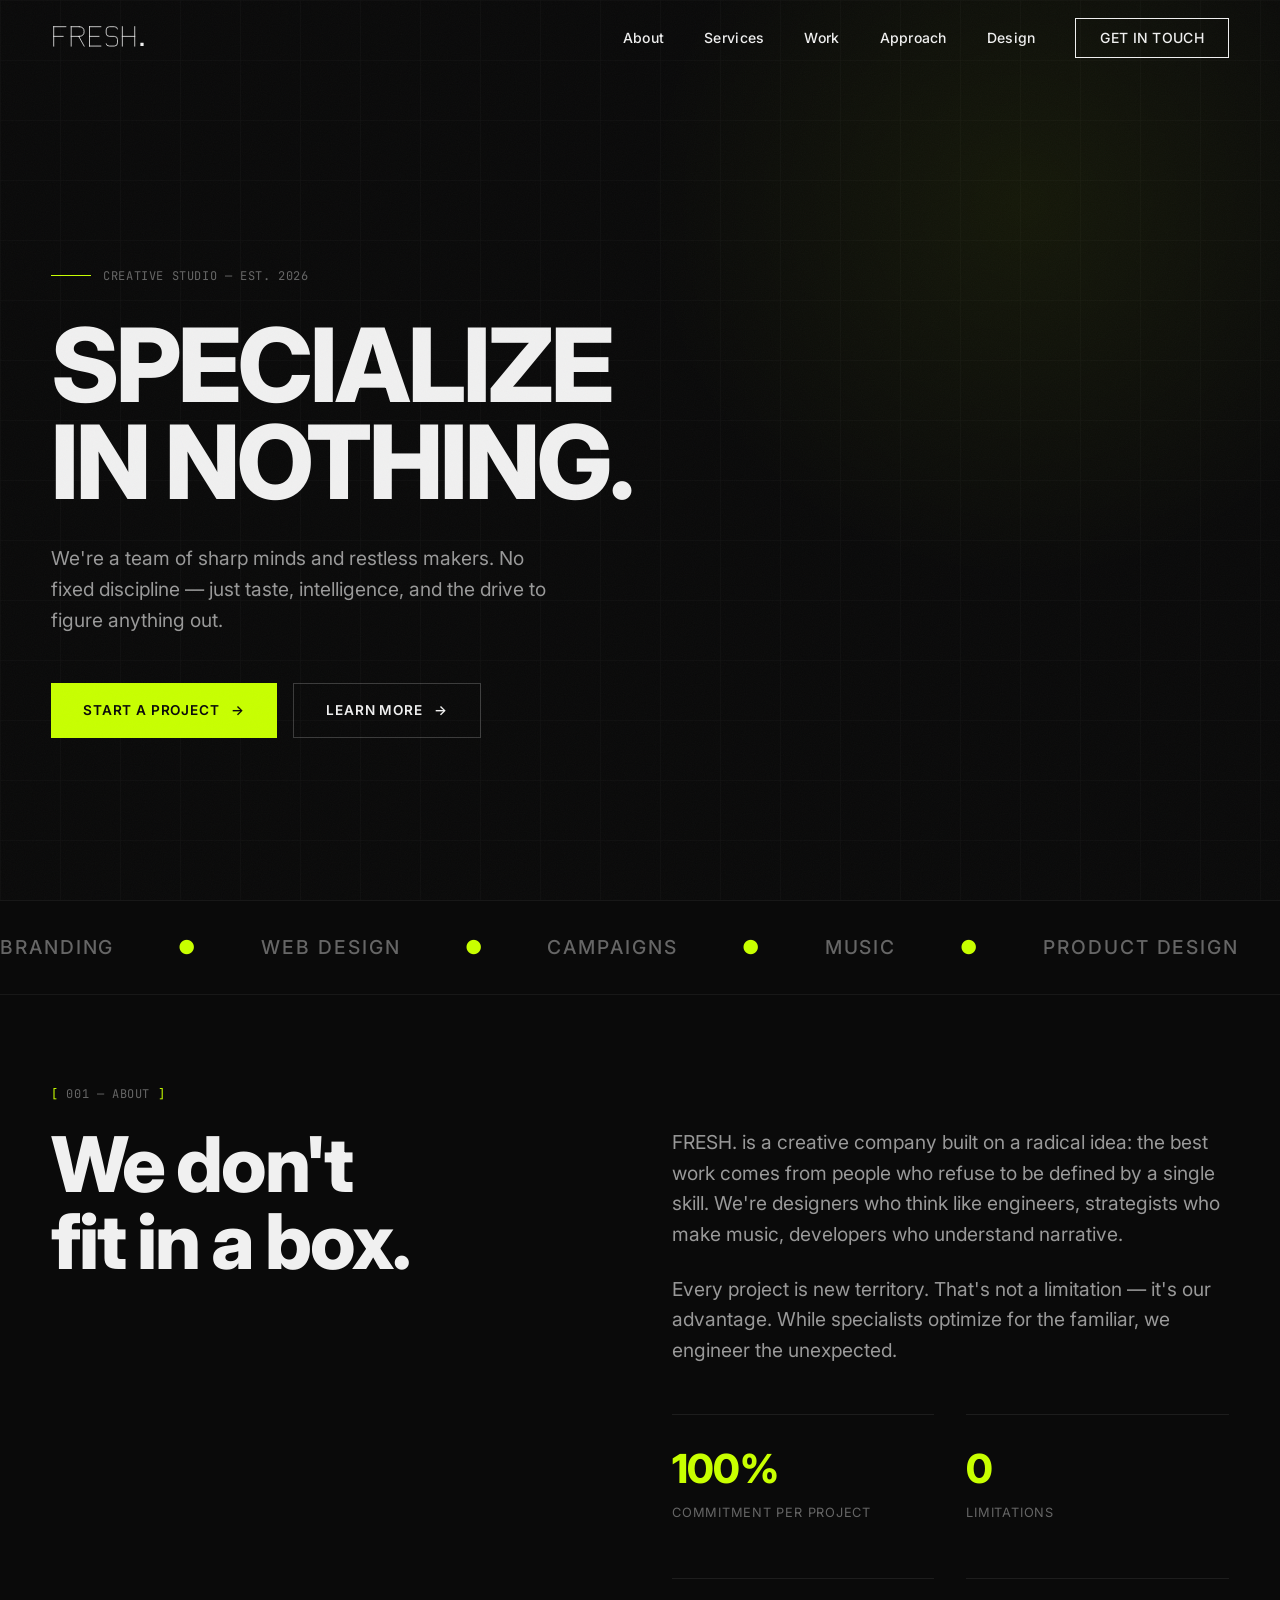
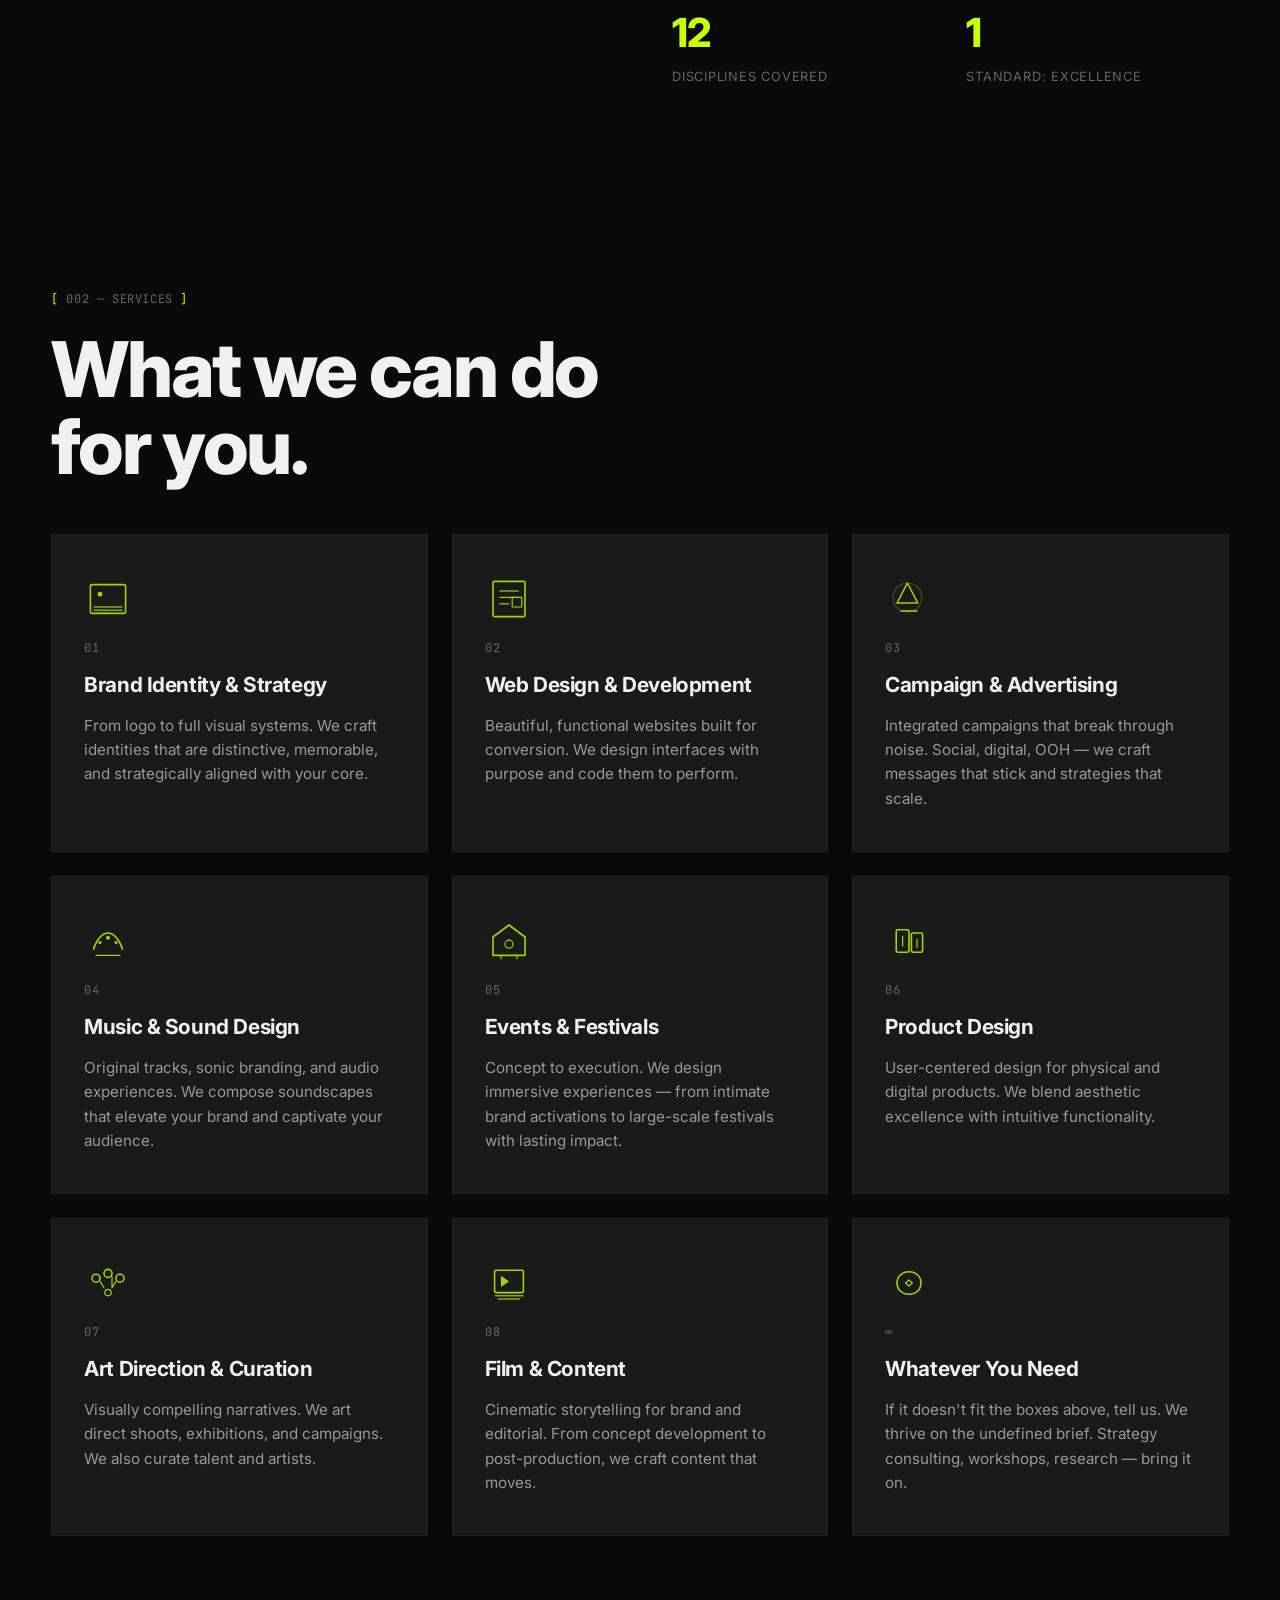
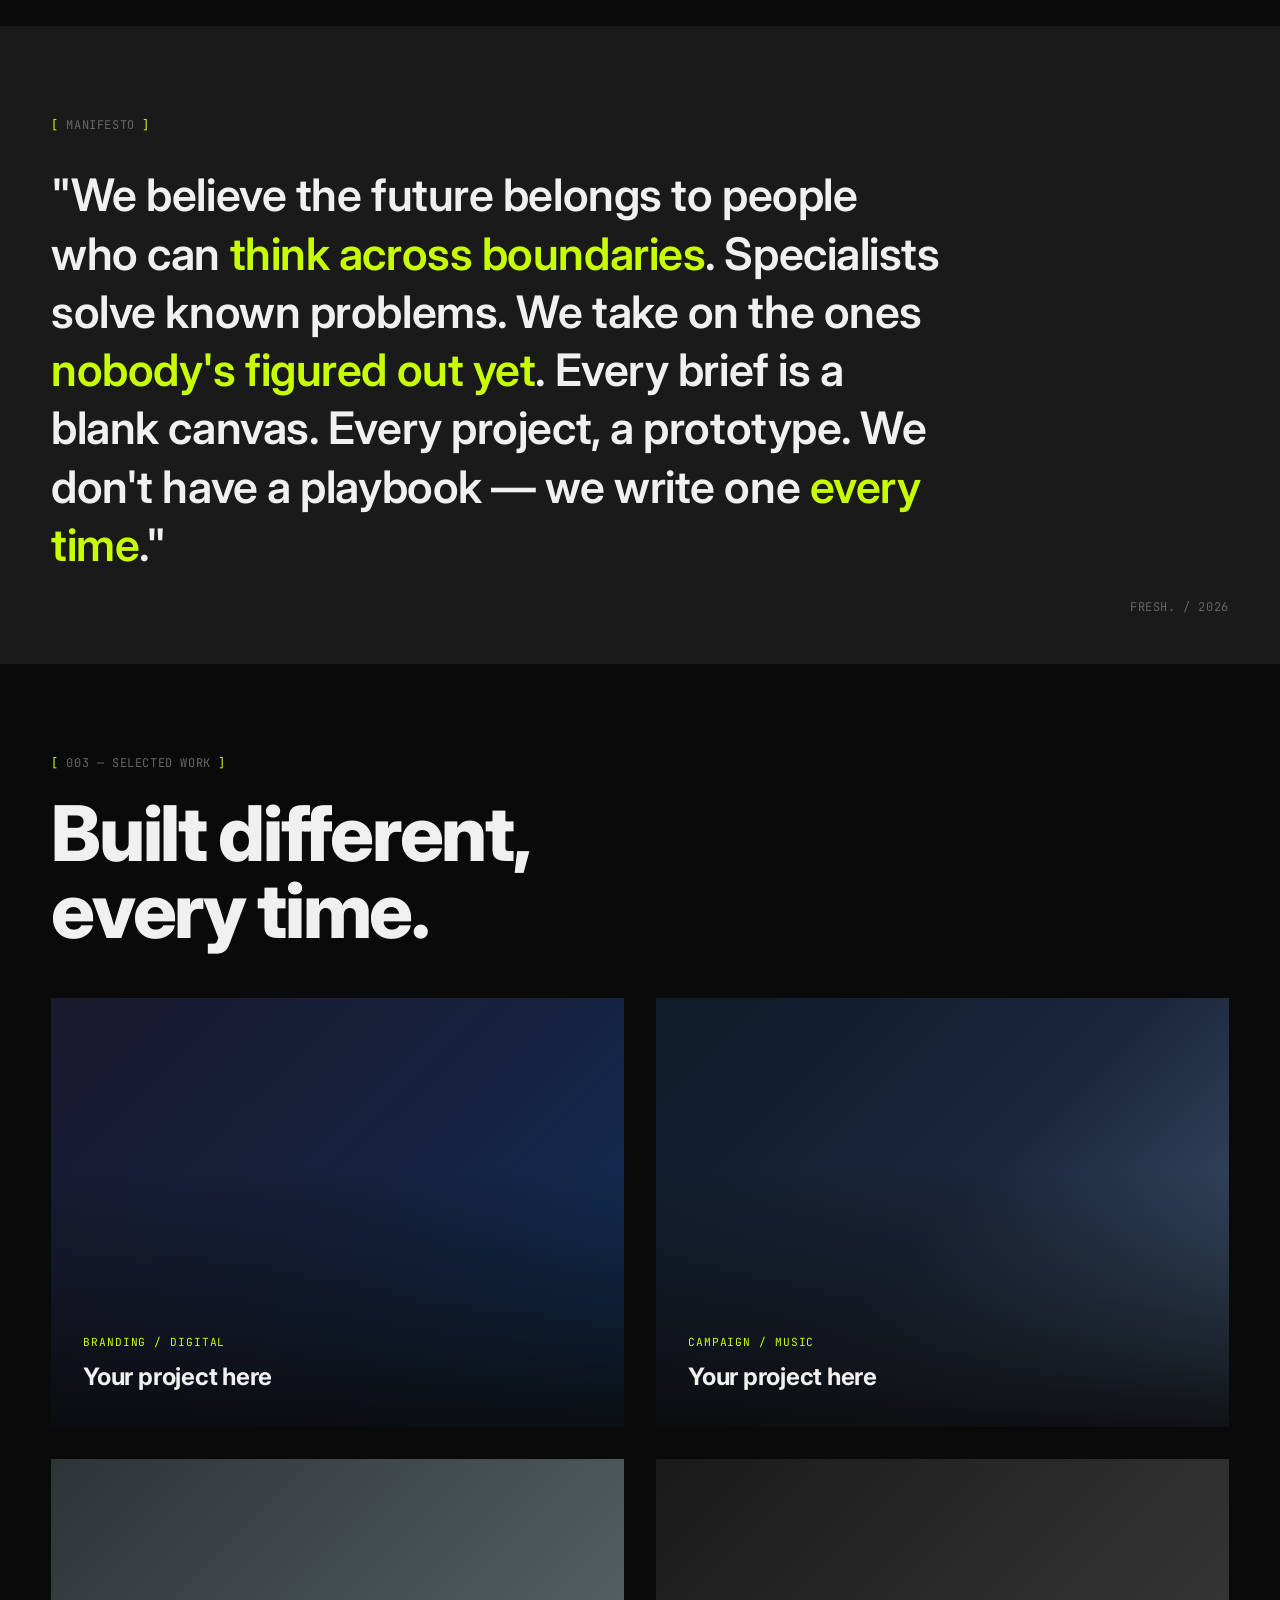
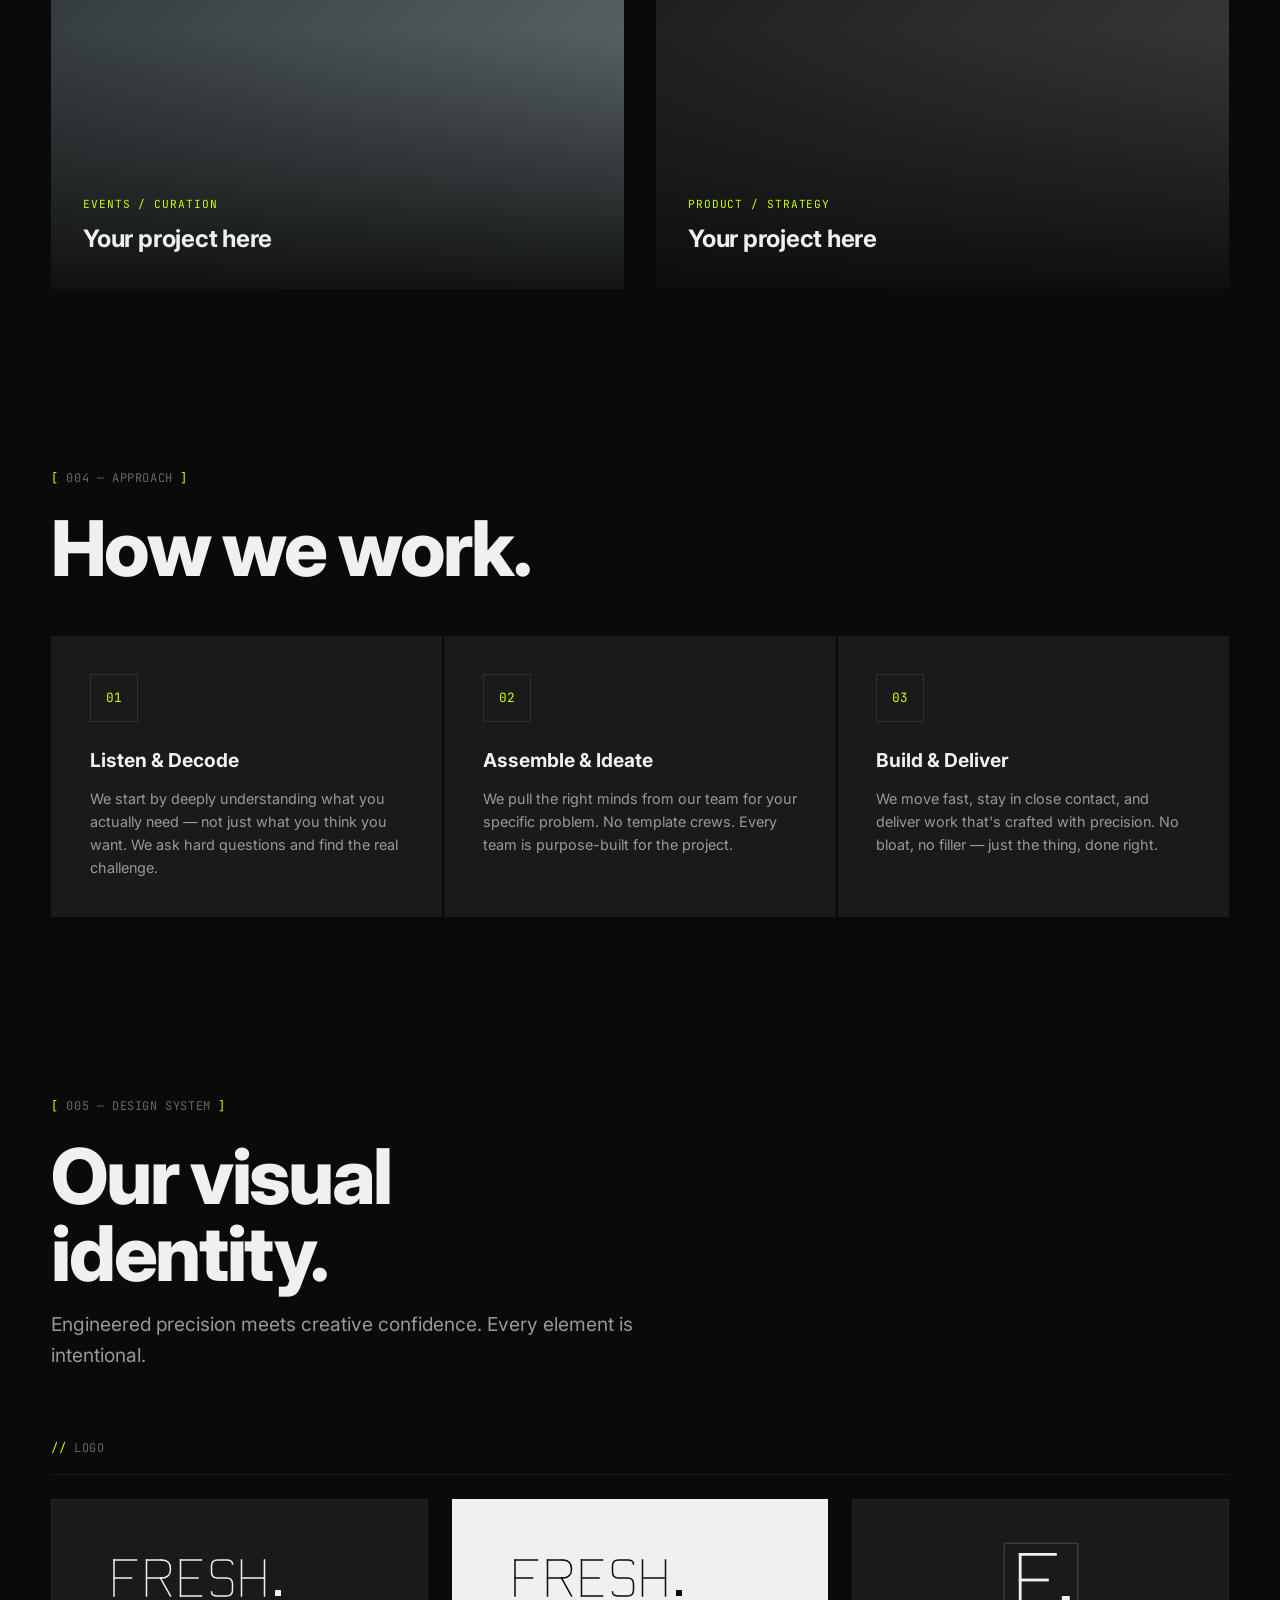
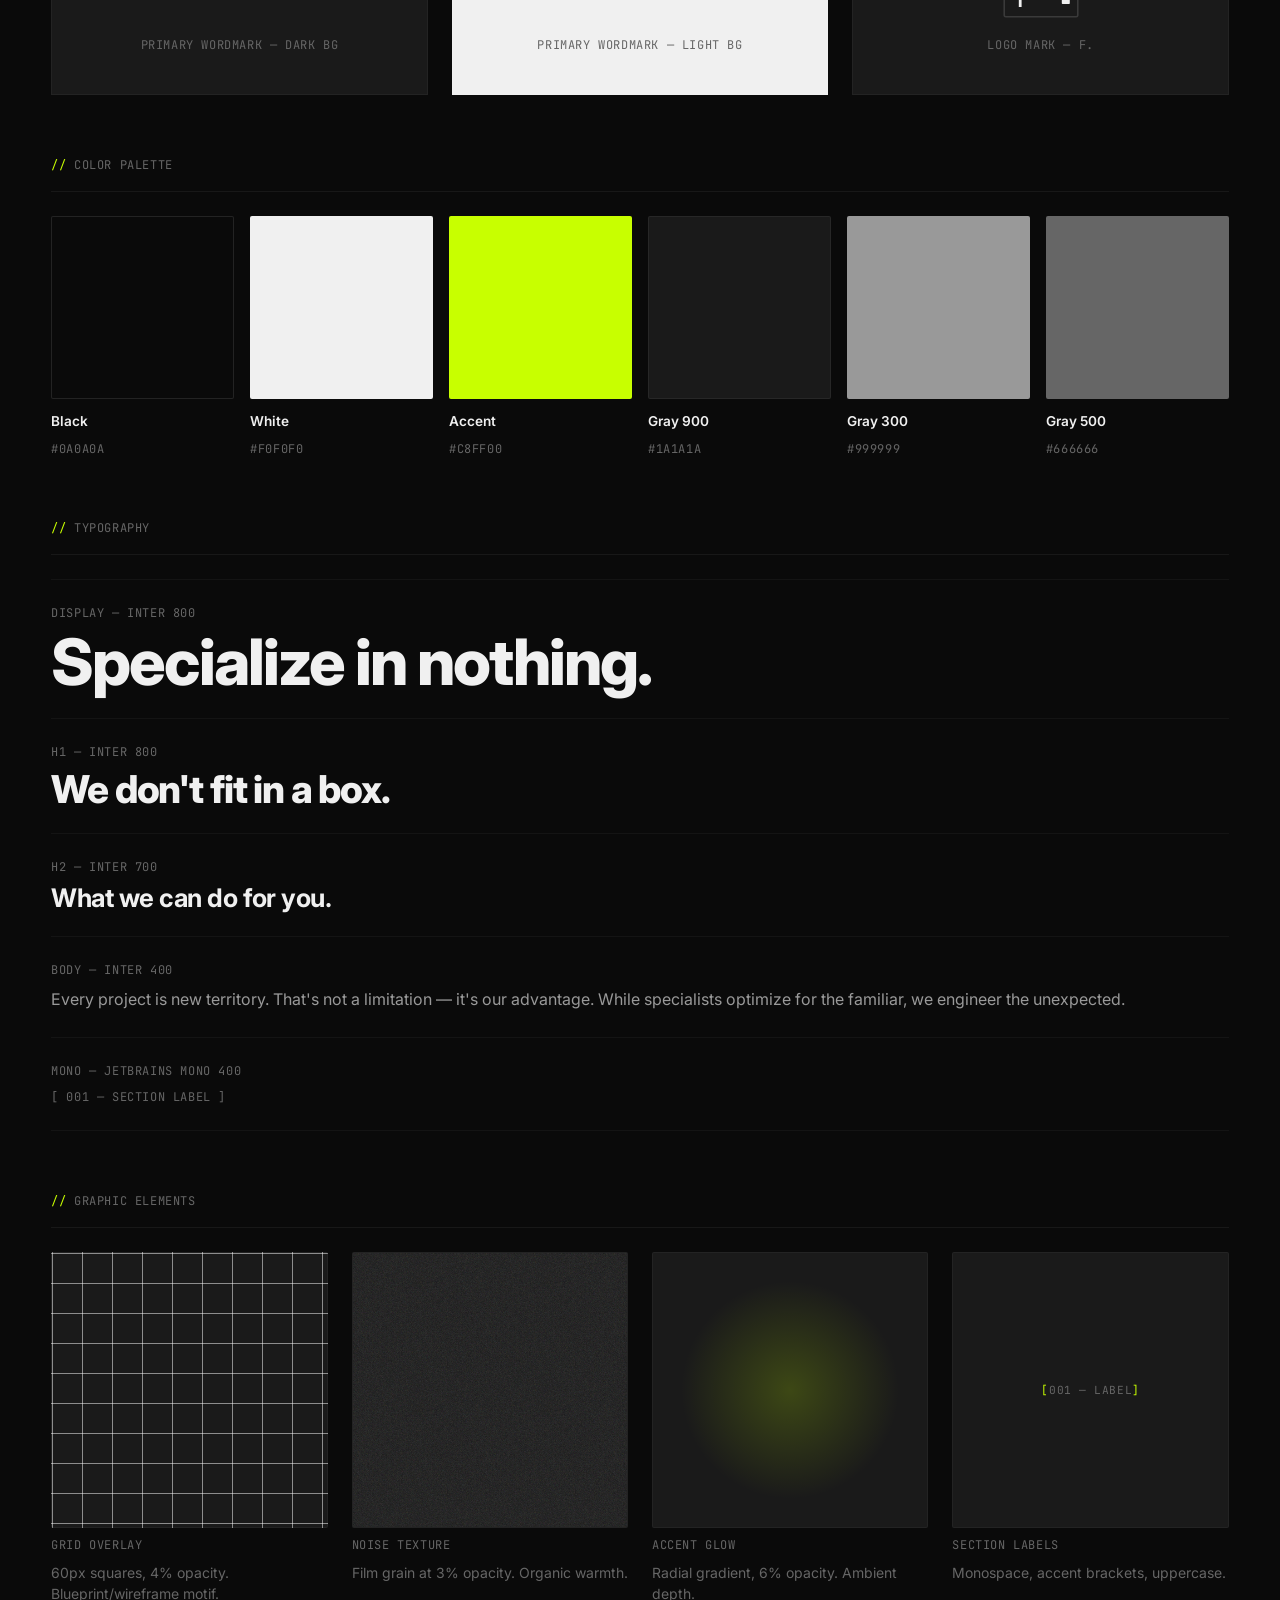
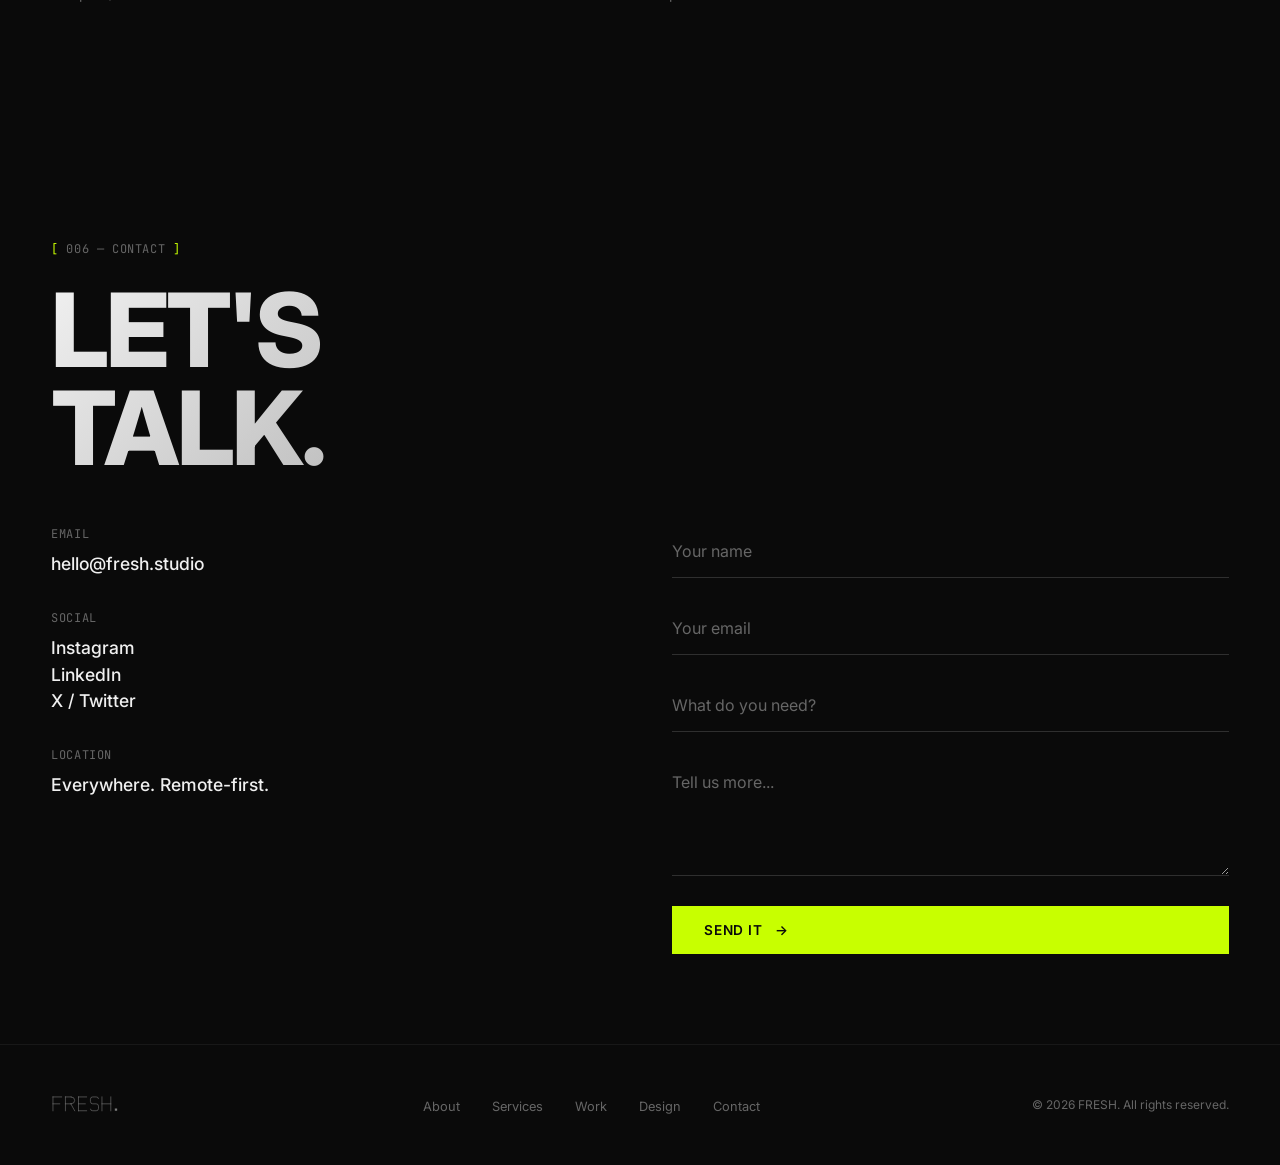
==== index.html @ 32574172 "Initial commit — FRESH. creative studio website" ====
<!DOCTYPE html>
<html lang="en">
<head>
  <meta charset="UTF-8">
  <meta name="viewport" content="width=device-width, initial-scale=1.0">
  <title>FRESH. — Specialize in nothing. Open to everything.</title>
  <meta name="description" content="FRESH is a creative studio that refuses to specialize. Design, music, brand, digital, product — we figure it out, every time.">
  
  <!-- Fonts -->
  <link rel="preconnect" href="https://fonts.googleapis.com">
  <link rel="preconnect" href="https://fonts.gstatic.com" crossorigin>
  <link href="https://fonts.googleapis.com/css2?family=Inter:wght@400;500;600;700;800;900&family=JetBrains+Mono:wght@400;500;700&display=swap" rel="stylesheet">
  
  <!-- Favicon -->
  <link rel="icon" href="assets/logo-mark.svg" type="image/svg+xml">
  
  <!-- Styles -->
  <link rel="stylesheet" href="css/style.css">
</head>
<body>

  <!-- Noise overlay -->
  <div class="noise-overlay"></div>

  <!-- Cursor glow -->
  <div class="cursor-glow"></div>

  <!-- ========== NAVIGATION ========== -->
  <nav class="nav">
    <div class="container nav-inner">
      <a href="#" class="nav-logo">
        <svg viewBox="0 0 520 100" fill="none" xmlns="http://www.w3.org/2000/svg">
          <g stroke="currentColor" stroke-width="3" stroke-linecap="square" stroke-linejoin="miter" fill="none">
            <g><line x1="10" y1="10" x2="10" y2="82"/><line x1="10" y1="10" x2="55" y2="10"/><line x1="10" y1="46" x2="45" y2="46"/></g>
            <g transform="translate(75, 10)"><line x1="0" y1="0" x2="0" y2="72"/><line x1="0" y1="0" x2="30" y2="0"/><path d="M30,0 Q48,0 48,18 Q48,36 30,36"/><line x1="0" y1="36" x2="30" y2="36"/><line x1="28" y1="36" x2="48" y2="72"/></g>
            <g transform="translate(143, 10)"><line x1="0" y1="0" x2="0" y2="72"/><line x1="0" y1="0" x2="42" y2="0"/><line x1="0" y1="36" x2="35" y2="36"/><line x1="0" y1="72" x2="42" y2="72"/></g>
            <g transform="translate(205, 10)"><path d="M42,8 Q42,0 30,0 L12,0 Q0,0 0,12 L0,24 Q0,36 12,36 L30,36 Q42,36 42,48 L42,60 Q42,72 30,72 L12,72 Q0,72 0,64"/></g>
            <g transform="translate(265, 10)"><line x1="0" y1="0" x2="0" y2="72"/><line x1="46" y1="0" x2="46" y2="72"/><line x1="0" y1="36" x2="46" y2="36"/></g>
          </g>
          <rect x="332" y="70" width="12" height="12" rx="1" fill="currentColor"/>
        </svg>
      </a>

      <ul class="nav-links">
        <li><a href="#about">About</a></li>
        <li><a href="#services">Services</a></li>
        <li><a href="#work">Work</a></li>
        <li><a href="#approach">Approach</a></li>
        <li><a href="#design">Design</a></li>
        <li><a href="#contact" class="nav-cta">Get in touch</a></li>
      </ul>

      <button class="nav-toggle" aria-label="Toggle navigation">
        <span></span><span></span><span></span>
      </button>
    </div>
  </nav>

  <!-- ========== HERO ========== -->
  <section class="hero">
    <div class="hero-bg-grid"></div>
    <div class="hero-glow"></div>
    <div class="container hero-content">
      <div class="hero-label mono">
        <span class="line"></span>
        Creative studio — est. 2026
      </div>
      <h1 class="h-display hero-title">
        <span class="line-wrapper"><span class="line-inner">Specialize</span></span>
        <span class="line-wrapper"><span class="line-inner">in nothing.</span></span>
      </h1>
      <p class="body-lg hero-subtitle">
        We're a team of sharp minds and restless makers. No fixed discipline — just taste, 
        intelligence, and the drive to figure anything out.
      </p>
      <div class="hero-cta-group">
        <a href="#contact" class="btn btn-primary">
          Start a project <span class="arrow">→</span>
        </a>
        <a href="#about" class="btn btn-outline">
          Learn more <span class="arrow">→</span>
        </a>
      </div>
    </div>
  </section>

  <!-- ========== MARQUEE ========== -->
  <div class="marquee-section">
    <div class="marquee-track">
      <span>Branding</span><span class="dot">●</span>
      <span>Web Design</span><span class="dot">●</span>
      <span>Campaigns</span><span class="dot">●</span>
      <span>Music</span><span class="dot">●</span>
      <span>Product Design</span><span class="dot">●</span>
      <span>Festivals</span><span class="dot">●</span>
      <span>Art Direction</span><span class="dot">●</span>
      <span>Strategy</span><span class="dot">●</span>
      <span>Film</span><span class="dot">●</span>
      <span>Curation</span><span class="dot">●</span>
      <span>Whatever's Next</span><span class="dot">●</span>
    </div>
  </div>

  <!-- ========== ABOUT ========== -->
  <section id="about" class="section about">
    <div class="container">
      <div class="mono reveal" style="margin-bottom: 1.5rem;">
        <span class="accent-text">[</span> 001 — About <span class="accent-text">]</span>
      </div>
      <div class="about-grid">
        <div>
          <h2 class="h1 reveal">We don't<br>fit in a box.</h2>
        </div>
        <div class="about-lead">
          <p class="body-lg reveal reveal-delay-1">
            FRESH. is a creative company built on a radical idea: the best work comes from 
            people who refuse to be defined by a single skill. We're designers who think like 
            engineers, strategists who make music, developers who understand narrative.
          </p>
          <p class="body-lg reveal reveal-delay-2" style="margin-top: 1.5rem;">
            Every project is new territory. That's not a limitation — it's our advantage. 
            While specialists optimize for the familiar, we engineer the unexpected.
          </p>
          <div class="about-stats reveal reveal-delay-3">
            <div class="stat-item">
              <div class="stat-number" data-count="100" data-suffix="%">0%</div>
              <div class="stat-label">Commitment per project</div>
            </div>
            <div class="stat-item">
              <div class="stat-number" data-count="0" data-suffix="">0</div>
              <div class="stat-label">Limitations</div>
            </div>
            <div class="stat-item">
              <div class="stat-number" data-count="12" data-prefix="">0</div>
              <div class="stat-label">Disciplines covered</div>
            </div>
            <div class="stat-item">
              <div class="stat-number" data-count="1" data-suffix="">0</div>
              <div class="stat-label">Standard: excellence</div>
            </div>
          </div>
        </div>
      </div>
    </div>
  </section>

  <!-- ========== SERVICES ========== -->
  <section id="services" class="section">
    <div class="container">
      <div class="mono reveal" style="margin-bottom: 1.5rem;">
        <span class="accent-text">[</span> 002 — Services <span class="accent-text">]</span>
      </div>
      <h2 class="h1 reveal" style="margin-bottom: 3rem;">What we can do<br>for you.</h2>
      
      <div class="services-grid">
        <!-- Service 1 -->
        <div class="service-card reveal">
          <div class="service-card-icon">
            <svg viewBox="0 0 60 60" fill="none" xmlns="http://www.w3.org/2000/svg">
              <rect x="8" y="12" width="44" height="36" rx="2" stroke="currentColor" stroke-width="2"/>
              <circle cx="20" cy="24" r="3" fill="currentColor"/>
              <line x1="12" y1="40" x2="48" y2="40" stroke="currentColor" stroke-width="1.5"/>
              <line x1="12" y1="44" x2="48" y2="44" stroke="currentColor" stroke-width="1.5"/>
              <line x1="12" y1="48" x2="32" y2="48" stroke="currentColor" stroke-width="1.5"/>
            </svg>
          </div>
          <span class="service-number">01</span>
          <h3 class="service-name">Brand Identity & Strategy</h3>
          <p class="service-desc">From logo to full visual systems. We craft identities that are distinctive, memorable, and strategically aligned with your core.</p>
        </div>

        <!-- Service 2 -->
        <div class="service-card reveal reveal-delay-1">
          <div class="service-card-icon">
            <svg viewBox="0 0 60 60" fill="none" xmlns="http://www.w3.org/2000/svg">
              <rect x="10" y="8" width="40" height="44" rx="2" stroke="currentColor" stroke-width="2"/>
              <line x1="18" y1="20" x2="42" y2="20" stroke="currentColor" stroke-width="1.5"/>
              <line x1="18" y1="28" x2="42" y2="28" stroke="currentColor" stroke-width="1.5"/>
              <line x1="18" y1="36" x2="30" y2="36" stroke="currentColor" stroke-width="1.5"/>
              <rect x="34" y="28" width="12" height="12" rx="1" stroke="currentColor" stroke-width="1.5"/>
            </svg>
          </div>
          <span class="service-number">02</span>
          <h3 class="service-name">Web Design & Development</h3>
          <p class="service-desc">Beautiful, functional websites built for conversion. We design interfaces with purpose and code them to perform.</p>
        </div>

        <!-- Service 3 -->
        <div class="service-card reveal reveal-delay-2">
          <div class="service-card-icon">
            <svg viewBox="0 0 60 60" fill="none" xmlns="http://www.w3.org/2000/svg">
              <path d="M15 35L28 10L41 35M15 35H41M20 45H40" stroke="currentColor" stroke-width="2" stroke-linecap="round" stroke-linejoin="round"/>
              <circle cx="28" cy="28" r="18" fill="none" stroke="currentColor" stroke-width="1.5" opacity="0.3"/>
            </svg>
          </div>
          <span class="service-number">03</span>
          <h3 class="service-name">Campaign & Advertising</h3>
          <p class="service-desc">Integrated campaigns that break through noise. Social, digital, OOH — we craft messages that stick and strategies that scale.</p>
        </div>

        <!-- Service 4 -->
        <div class="service-card reveal reveal-delay-1">
          <div class="service-card-icon">
            <svg viewBox="0 0 60 60" fill="none" xmlns="http://www.w3.org/2000/svg">
              <path d="M12 40C12 40 18 20 30 20C42 20 48 40 48 40" stroke="currentColor" stroke-width="2" stroke-linecap="round"/>
              <circle cx="20" cy="32" r="2" fill="currentColor"/>
              <circle cx="30" cy="26" r="2.5" fill="currentColor"/>
              <circle cx="40" cy="32" r="2" fill="currentColor"/>
              <path d="M15 48L45 48" stroke="currentColor" stroke-width="1.5" stroke-linecap="round"/>
            </svg>
          </div>
          <span class="service-number">04</span>
          <h3 class="service-name">Music & Sound Design</h3>
          <p class="service-desc">Original tracks, sonic branding, and audio experiences. We compose soundscapes that elevate your brand and captivate your audience.</p>
        </div>

        <!-- Service 5 -->
        <div class="service-card reveal reveal-delay-2">
          <div class="service-card-icon">
            <svg viewBox="0 0 60 60" fill="none" xmlns="http://www.w3.org/2000/svg">
              <path d="M10 25L30 10L50 25L50 48H10Z" stroke="currentColor" stroke-width="2" stroke-linejoin="round"/>
              <circle cx="30" cy="34" r="5" stroke="currentColor" stroke-width="1.5"/>
              <line x1="20" y1="48" x2="20" y2="52" stroke="currentColor" stroke-width="1.5" stroke-linecap="round"/>
              <line x1="40" y1="48" x2="40" y2="52" stroke="currentColor" stroke-width="1.5" stroke-linecap="round"/>
            </svg>
          </div>
          <span class="service-number">05</span>
          <h3 class="service-name">Events & Festivals</h3>
          <p class="service-desc">Concept to execution. We design immersive experiences — from intimate brand activations to large-scale festivals with lasting impact.</p>
        </div>

        <!-- Service 6 -->
        <div class="service-card reveal reveal-delay-3">
          <div class="service-card-icon">
            <svg viewBox="0 0 60 60" fill="none" xmlns="http://www.w3.org/2000/svg">
              <rect x="14" y="16" width="16" height="28" rx="2" stroke="currentColor" stroke-width="2"/>
              <rect x="33" y="20" width="14" height="24" rx="2" stroke="currentColor" stroke-width="2"/>
              <path d="M22 24L22 36" stroke="currentColor" stroke-width="1.5" stroke-linecap="round"/>
              <path d="M40 28L40 38" stroke="currentColor" stroke-width="1.5" stroke-linecap="round"/>
            </svg>
          </div>
          <span class="service-number">06</span>
          <h3 class="service-name">Product Design</h3>
          <p class="service-desc">User-centered design for physical and digital products. We blend aesthetic excellence with intuitive functionality.</p>
        </div>

        <!-- Service 7 -->
        <div class="service-card reveal reveal-delay-3">
          <div class="service-card-icon">
            <svg viewBox="0 0 60 60" fill="none" xmlns="http://www.w3.org/2000/svg">
              <circle cx="15" cy="24" r="5" stroke="currentColor" stroke-width="2"/>
              <circle cx="30" cy="18" r="5" stroke="currentColor" stroke-width="2"/>
              <circle cx="45" cy="24" r="5" stroke="currentColor" stroke-width="2"/>
              <path d="M20 28L25 36M35 22L35 36M40 28L35 36" stroke="currentColor" stroke-width="1.5" stroke-linecap="round"/>
              <circle cx="30" cy="42" r="4" stroke="currentColor" stroke-width="1.5"/>
            </svg>
          </div>
          <span class="service-number">07</span>
          <h3 class="service-name">Art Direction & Curation</h3>
          <p class="service-desc">Visually compelling narratives. We art direct shoots, exhibitions, and campaigns. We also curate talent and artists.</p>
        </div>

        <!-- Service 8 -->
        <div class="service-card reveal reveal-delay-4">
          <div class="service-card-icon">
            <svg viewBox="0 0 60 60" fill="none" xmlns="http://www.w3.org/2000/svg">
              <rect x="12" y="14" width="36" height="28" rx="2" stroke="currentColor" stroke-width="2"/>
              <polygon points="30,28 20,35 20,21" fill="currentColor"/>
              <line x1="12" y1="46" x2="48" y2="46" stroke="currentColor" stroke-width="1.5"/>
              <line x1="16" y1="50" x2="44" y2="50" stroke="currentColor" stroke-width="1.5"/>
            </svg>
          </div>
          <span class="service-number">08</span>
          <h3 class="service-name">Film & Content</h3>
          <p class="service-desc">Cinematic storytelling for brand and editorial. From concept development to post-production, we craft content that moves.</p>
        </div>

        <!-- Service ∞ -->
        <div class="service-card reveal reveal-delay-4">
          <div class="service-card-icon">
            <svg viewBox="0 0 60 60" fill="none" xmlns="http://www.w3.org/2000/svg">
              <path d="M15 30C15 22 21 16 30 16C39 16 45 22 45 30C45 38 39 44 30 44C21 44 15 38 15 30Z" stroke="currentColor" stroke-width="2"/>
              <path d="M26 30L30 26L34 30" stroke="currentColor" stroke-width="1.5" stroke-linecap="round" stroke-linejoin="round"/>
              <path d="M26 30L30 34L34 30" stroke="currentColor" stroke-width="1.5" stroke-linecap="round" stroke-linejoin="round"/>
            </svg>
          </div>
          <span class="service-number">∞</span>
          <h3 class="service-name">Whatever You Need</h3>
          <p class="service-desc">If it doesn't fit the boxes above, tell us. We thrive on the undefined brief. Strategy consulting, workshops, research — bring it on.</p>
        </div>
      </div>
    </div>
  </section>

  <!-- ========== MANIFESTO ========== -->
  <section class="section manifesto">
    <div class="container">
      <div class="mono reveal" style="margin-bottom: 2rem;">
        <span class="accent-text">[</span> Manifesto <span class="accent-text">]</span>
      </div>
      <p class="manifesto-text reveal">
        "We believe the future belongs to people who can <em>think across boundaries</em>. 
        Specialists solve known problems. We take on the ones <em>nobody's figured out yet</em>. 
        Every brief is a blank canvas. Every project, a prototype. We don't have a playbook — 
        we write one <em>every time</em>."
      </p>
      <div class="manifesto-corner mono reveal">
        FRESH. / 2026
      </div>
    </div>
  </section>

  <!-- ========== SELECTED WORK ========== -->
  <section id="work" class="section">
    <div class="container">
      <div class="mono reveal" style="margin-bottom: 1.5rem;">
        <span class="accent-text">[</span> 003 — Selected Work <span class="accent-text">]</span>
      </div>
      <h2 class="h1 reveal" style="margin-bottom: 3rem;">Built different,<br>every time.</h2>

      <div class="work-grid">
        <div class="work-card reveal">
          <div class="work-card-bg" style="background: linear-gradient(135deg, #1a1a2e 0%, #16213e 50%, #0f3460 100%);"></div>
          <div class="work-card-overlay">
            <span class="work-card-tag">Branding / Digital</span>
            <h3 class="work-card-title">Your project here</h3>
          </div>
        </div>
        <div class="work-card reveal reveal-delay-1">
          <div class="work-card-bg" style="background: linear-gradient(135deg, #0d1b2a 0%, #1b263b 50%, #415a77 100%);"></div>
          <div class="work-card-overlay">
            <span class="work-card-tag">Campaign / Music</span>
            <h3 class="work-card-title">Your project here</h3>
          </div>
        </div>
        <div class="work-card reveal reveal-delay-2">
          <div class="work-card-bg" style="background: linear-gradient(135deg, #2d3436 0%, #636e72 100%);"></div>
          <div class="work-card-overlay">
            <span class="work-card-tag">Events / Curation</span>
            <h3 class="work-card-title">Your project here</h3>
          </div>
        </div>
        <div class="work-card reveal reveal-delay-3">
          <div class="work-card-bg" style="background: linear-gradient(135deg, #1a1a1a 0%, #2d2d2d 50%, #3d3d3d 100%);"></div>
          <div class="work-card-overlay">
            <span class="work-card-tag">Product / Strategy</span>
            <h3 class="work-card-title">Your project here</h3>
          </div>
        </div>
      </div>
    </div>
  </section>

  <!-- ========== APPROACH ========== -->
  <section id="approach" class="section">
    <div class="container">
      <div class="mono reveal" style="margin-bottom: 1.5rem;">
        <span class="accent-text">[</span> 004 — Approach <span class="accent-text">]</span>
      </div>
      <h2 class="h1 reveal" style="margin-bottom: 3rem;">How we work.</h2>

      <div class="approach-grid">
        <div class="approach-card reveal">
          <div class="approach-icon">01</div>
          <h3>Listen & Decode</h3>
          <p>We start by deeply understanding what you actually need — not just what you think you want. We ask hard questions and find the real challenge.</p>
        </div>
        <div class="approach-card reveal reveal-delay-1">
          <div class="approach-icon">02</div>
          <h3>Assemble & Ideate</h3>
          <p>We pull the right minds from our team for your specific problem. No template crews. Every team is purpose-built for the project.</p>
        </div>
        <div class="approach-card reveal reveal-delay-2">
          <div class="approach-icon">03</div>
          <h3>Build & Deliver</h3>
          <p>We move fast, stay in close contact, and deliver work that's crafted with precision. No bloat, no filler — just the thing, done right.</p>
        </div>
      </div>
    </div>
  </section>

  <!-- ========== DESIGN / CVI SHOWCASE ========== -->
  <section id="design" class="section design-showcase">
    <div class="container">
      <div class="mono reveal" style="margin-bottom: 1.5rem;">
        <span class="accent-text">[</span> 005 — Design System <span class="accent-text">]</span>
      </div>
      <h2 class="h1 reveal" style="margin-bottom: 1rem;">Our visual<br>identity.</h2>
      <p class="body-lg reveal" style="margin-bottom: 4rem; max-width: 600px;">
        Engineered precision meets creative confidence. Every element is intentional.
      </p>

      <!-- Logo showcase -->
      <div class="cvi-block reveal">
        <div class="cvi-block-header">
          <span class="mono"><span class="accent-text">//</span> Logo</span>
        </div>
        <div class="cvi-logo-row">
          <div class="cvi-logo-card">
            <div class="cvi-logo-display">
              <svg viewBox="0 0 520 100" fill="none" xmlns="http://www.w3.org/2000/svg" style="width: 260px; color: #f0f0f0;">
                <g stroke="currentColor" stroke-width="3" stroke-linecap="square" stroke-linejoin="miter" fill="none">
                  <g><line x1="10" y1="10" x2="10" y2="82"/><line x1="10" y1="10" x2="55" y2="10"/><line x1="10" y1="46" x2="45" y2="46"/></g>
                  <g transform="translate(75, 10)"><line x1="0" y1="0" x2="0" y2="72"/><line x1="0" y1="0" x2="30" y2="0"/><path d="M30,0 Q48,0 48,18 Q48,36 30,36"/><line x1="0" y1="36" x2="30" y2="36"/><line x1="28" y1="36" x2="48" y2="72"/></g>
                  <g transform="translate(143, 10)"><line x1="0" y1="0" x2="0" y2="72"/><line x1="0" y1="0" x2="42" y2="0"/><line x1="0" y1="36" x2="35" y2="36"/><line x1="0" y1="72" x2="42" y2="72"/></g>
                  <g transform="translate(205, 10)"><path d="M42,8 Q42,0 30,0 L12,0 Q0,0 0,12 L0,24 Q0,36 12,36 L30,36 Q42,36 42,48 L42,60 Q42,72 30,72 L12,72 Q0,72 0,64"/></g>
                  <g transform="translate(265, 10)"><line x1="0" y1="0" x2="0" y2="72"/><line x1="46" y1="0" x2="46" y2="72"/><line x1="0" y1="36" x2="46" y2="36"/></g>
                </g>
                <rect x="332" y="70" width="12" height="12" rx="1" fill="currentColor"/>
              </svg>
            </div>
            <span class="mono" style="margin-top: 1rem;">Primary Wordmark — Dark bg</span>
          </div>
          <div class="cvi-logo-card cvi-logo-card-light">
            <div class="cvi-logo-display">
              <svg viewBox="0 0 520 100" fill="none" xmlns="http://www.w3.org/2000/svg" style="width: 260px; color: #0a0a0a;">
                <g stroke="currentColor" stroke-width="3" stroke-linecap="square" stroke-linejoin="miter" fill="none">
                  <g><line x1="10" y1="10" x2="10" y2="82"/><line x1="10" y1="10" x2="55" y2="10"/><line x1="10" y1="46" x2="45" y2="46"/></g>
                  <g transform="translate(75, 10)"><line x1="0" y1="0" x2="0" y2="72"/><line x1="0" y1="0" x2="30" y2="0"/><path d="M30,0 Q48,0 48,18 Q48,36 30,36"/><line x1="0" y1="36" x2="30" y2="36"/><line x1="28" y1="36" x2="48" y2="72"/></g>
                  <g transform="translate(143, 10)"><line x1="0" y1="0" x2="0" y2="72"/><line x1="0" y1="0" x2="42" y2="0"/><line x1="0" y1="36" x2="35" y2="36"/><line x1="0" y1="72" x2="42" y2="72"/></g>
                  <g transform="translate(205, 10)"><path d="M42,8 Q42,0 30,0 L12,0 Q0,0 0,12 L0,24 Q0,36 12,36 L30,36 Q42,36 42,48 L42,60 Q42,72 30,72 L12,72 Q0,72 0,64"/></g>
                  <g transform="translate(265, 10)"><line x1="0" y1="0" x2="0" y2="72"/><line x1="46" y1="0" x2="46" y2="72"/><line x1="0" y1="36" x2="46" y2="36"/></g>
                </g>
                <rect x="332" y="70" width="12" height="12" rx="1" fill="currentColor"/>
              </svg>
            </div>
            <span class="mono" style="margin-top: 1rem; color: #666;">Primary Wordmark — Light bg</span>
          </div>
          <div class="cvi-logo-card">
            <div class="cvi-logo-display">
              <svg viewBox="0 0 100 100" fill="none" xmlns="http://www.w3.org/2000/svg" style="width: 80px; color: #f0f0f0;">
                <rect x="4" y="4" width="92" height="92" rx="2" stroke="currentColor" stroke-width="2" fill="none" opacity="0.15"/>
                <g stroke="currentColor" stroke-width="3.5" stroke-linecap="square" stroke-linejoin="miter" fill="none" transform="translate(24, 18)">
                  <line x1="0" y1="0" x2="0" y2="64"/><line x1="0" y1="0" x2="44" y2="0"/><line x1="0" y1="32" x2="34" y2="32"/>
                </g>
                <rect x="76" y="70" width="10" height="10" rx="1" fill="currentColor"/>
              </svg>
            </div>
            <span class="mono" style="margin-top: 1rem;">Logo Mark — F.</span>
          </div>
        </div>
      </div>

      <!-- Colors -->
      <div class="cvi-block reveal">
        <div class="cvi-block-header">
          <span class="mono"><span class="accent-text">//</span> Color Palette</span>
        </div>
        <div class="cvi-color-grid">
          <div class="cvi-color-swatch">
            <div class="cvi-swatch-preview" style="background: #0a0a0a; border: 1px solid rgba(255,255,255,0.1);"></div>
            <span class="cvi-swatch-name">Black</span>
            <span class="mono">#0A0A0A</span>
          </div>
          <div class="cvi-color-swatch">
            <div class="cvi-swatch-preview" style="background: #f0f0f0;"></div>
            <span class="cvi-swatch-name">White</span>
            <span class="mono">#F0F0F0</span>
          </div>
          <div class="cvi-color-swatch">
            <div class="cvi-swatch-preview" style="background: #c8ff00;"></div>
            <span class="cvi-swatch-name">Accent</span>
            <span class="mono">#C8FF00</span>
          </div>
          <div class="cvi-color-swatch">
            <div class="cvi-swatch-preview" style="background: #1a1a1a; border: 1px solid rgba(255,255,255,0.06);"></div>
            <span class="cvi-swatch-name">Gray 900</span>
            <span class="mono">#1A1A1A</span>
          </div>
          <div class="cvi-color-swatch">
            <div class="cvi-swatch-preview" style="background: #999;"></div>
            <span class="cvi-swatch-name">Gray 300</span>
            <span class="mono">#999999</span>
          </div>
          <div class="cvi-color-swatch">
            <div class="cvi-swatch-preview" style="background: #666;"></div>
            <span class="cvi-swatch-name">Gray 500</span>
            <span class="mono">#666666</span>
          </div>
        </div>
      </div>

      <!-- Typography -->
      <div class="cvi-block reveal">
        <div class="cvi-block-header">
          <span class="mono"><span class="accent-text">//</span> Typography</span>
        </div>
        <div class="cvi-type-grid">
          <div class="cvi-type-sample">
            <span class="cvi-type-label mono">Display — Inter 800</span>
            <span class="cvi-type-demo" style="font-size: clamp(2rem, 5vw, 4rem); font-weight: 800; letter-spacing: -0.03em; line-height: 1;">Specialize in nothing.</span>
          </div>
          <div class="cvi-type-sample">
            <span class="cvi-type-label mono">H1 — Inter 800</span>
            <span class="cvi-type-demo" style="font-size: clamp(1.5rem, 3vw, 2.5rem); font-weight: 800; letter-spacing: -0.03em; line-height: 1.05;">We don't fit in a box.</span>
          </div>
          <div class="cvi-type-sample">
            <span class="cvi-type-label mono">H2 — Inter 700</span>
            <span class="cvi-type-demo" style="font-size: clamp(1.2rem, 2vw, 1.8rem); font-weight: 700; letter-spacing: -0.02em; line-height: 1.1;">What we can do for you.</span>
          </div>
          <div class="cvi-type-sample">
            <span class="cvi-type-label mono">Body — Inter 400</span>
            <span class="cvi-type-demo" style="font-size: 1rem; font-weight: 400; line-height: 1.6; color: var(--gray-300);">Every project is new territory. That's not a limitation — it's our advantage. While specialists optimize for the familiar, we engineer the unexpected.</span>
          </div>
          <div class="cvi-type-sample">
            <span class="cvi-type-label mono">Mono — JetBrains Mono 400</span>
            <span class="cvi-type-demo" style="font-family: var(--font-mono); font-size: 0.75rem; letter-spacing: 0.05em; text-transform: uppercase; color: var(--gray-500);">[ 001 — Section Label ]</span>
          </div>
        </div>
      </div>

      <!-- Graphic Elements -->
      <div class="cvi-block reveal">
        <div class="cvi-block-header">
          <span class="mono"><span class="accent-text">//</span> Graphic Elements</span>
        </div>
        <div class="cvi-elements-grid">
          <div class="cvi-element-card">
            <div class="cvi-element-demo cvi-demo-grid"></div>
            <span class="mono">Grid Overlay</span>
            <span class="body-sm">60px squares, 4% opacity. Blueprint/wireframe motif.</span>
          </div>
          <div class="cvi-element-card">
            <div class="cvi-element-demo cvi-demo-noise"></div>
            <span class="mono">Noise Texture</span>
            <span class="body-sm">Film grain at 3% opacity. Organic warmth.</span>
          </div>
          <div class="cvi-element-card">
            <div class="cvi-element-demo cvi-demo-glow"></div>
            <span class="mono">Accent Glow</span>
            <span class="body-sm">Radial gradient, 6% opacity. Ambient depth.</span>
          </div>
          <div class="cvi-element-card">
            <div class="cvi-element-demo cvi-demo-label">
              <span class="accent-text">[</span> 001 — Label <span class="accent-text">]</span>
            </div>
            <span class="mono">Section Labels</span>
            <span class="body-sm">Monospace, accent brackets, uppercase.</span>
          </div>
        </div>
      </div>

    </div>
  </section>

  <!-- ========== CONTACT ========== -->
  <section id="contact" class="section contact">
    <div class="container">
      <div class="mono reveal" style="margin-bottom: 1.5rem;">
        <span class="accent-text">[</span> 006 — Contact <span class="accent-text">]</span>
      </div>
      <div class="contact-heading reveal">
        <h2 class="h-display">Let's<br>talk.</h2>
      </div>

      <div class="contact-grid">
        <div>
          <div class="contact-info-item reveal">
            <div class="mono">Email</div>
            <a href="mailto:hello@fresh.studio">hello@fresh.studio</a>
          </div>
          <div class="contact-info-item reveal reveal-delay-1">
            <div class="mono">Social</div>
            <a href="#">Instagram</a><br>
            <a href="#">LinkedIn</a><br>
            <a href="#">X / Twitter</a>
          </div>
          <div class="contact-info-item reveal reveal-delay-2">
            <div class="mono">Location</div>
            <span style="font-size: 1.1rem; font-weight: 500;">Everywhere. Remote-first.</span>
          </div>
        </div>
        <form class="contact-form reveal reveal-delay-1">
          <div class="form-group">
            <input type="text" placeholder="Your name" required>
          </div>
          <div class="form-group">
            <input type="email" placeholder="Your email" required>
          </div>
          <div class="form-group">
            <input type="text" placeholder="What do you need?">
          </div>
          <div class="form-group">
            <textarea placeholder="Tell us more..."></textarea>
          </div>
          <button type="submit" class="btn btn-primary">
            Send it <span class="arrow">→</span>
          </button>
        </form>
      </div>
    </div>
  </section>

  <!-- ========== FOOTER ========== -->
  <footer class="footer">
    <div class="container footer-inner">
      <a href="#" class="footer-logo">
        <svg viewBox="0 0 520 100" fill="none" xmlns="http://www.w3.org/2000/svg">
          <g stroke="currentColor" stroke-width="3" stroke-linecap="square" stroke-linejoin="miter" fill="none">
            <g><line x1="10" y1="10" x2="10" y2="82"/><line x1="10" y1="10" x2="55" y2="10"/><line x1="10" y1="46" x2="45" y2="46"/></g>
            <g transform="translate(75, 10)"><line x1="0" y1="0" x2="0" y2="72"/><line x1="0" y1="0" x2="30" y2="0"/><path d="M30,0 Q48,0 48,18 Q48,36 30,36"/><line x1="0" y1="36" x2="30" y2="36"/><line x1="28" y1="36" x2="48" y2="72"/></g>
            <g transform="translate(143, 10)"><line x1="0" y1="0" x2="0" y2="72"/><line x1="0" y1="0" x2="42" y2="0"/><line x1="0" y1="36" x2="35" y2="36"/><line x1="0" y1="72" x2="42" y2="72"/></g>
            <g transform="translate(205, 10)"><path d="M42,8 Q42,0 30,0 L12,0 Q0,0 0,12 L0,24 Q0,36 12,36 L30,36 Q42,36 42,48 L42,60 Q42,72 30,72 L12,72 Q0,72 0,64"/></g>
            <g transform="translate(265, 10)"><line x1="0" y1="0" x2="0" y2="72"/><line x1="46" y1="0" x2="46" y2="72"/><line x1="0" y1="36" x2="46" y2="36"/></g>
          </g>
          <rect x="332" y="70" width="12" height="12" rx="1" fill="currentColor"/>
        </svg>
      </a>

      <ul class="footer-links">
        <li><a href="#about">About</a></li>
        <li><a href="#services">Services</a></li>
        <li><a href="#work">Work</a></li>
        <li><a href="#design">Design</a></li>
        <li><a href="#contact">Contact</a></li>
      </ul>

      <span class="footer-copy">© <span class="footer-year">2026</span> FRESH. All rights reserved.</span>
    </div>
  </footer>

  <script src="js/main.js"></script>
</body>
</html>
---- css/style.css ----
/* ============================================
   FRESH. — Global Stylesheet
   ============================================ */

/* --- Reset & Base --- */
*, *::before, *::after {
  margin: 0;
  padding: 0;
  box-sizing: border-box;
}

:root {
  --black: #0a0a0a;
  --white: #f0f0f0;
  --gray-100: #e0e0e0;
  --gray-300: #999;
  --gray-500: #666;
  --gray-700: #333;
  --gray-900: #1a1a1a;
  --accent: #c8ff00;
  --accent-dim: #a3cc00;
  --font-primary: 'Inter', 'Helvetica Neue', Arial, sans-serif;
  --font-mono: 'JetBrains Mono', 'SF Mono', 'Fira Code', monospace;
  --ease-out-expo: cubic-bezier(0.16, 1, 0.3, 1);
  --ease-out-quart: cubic-bezier(0.25, 1, 0.5, 1);
}

html {
  font-size: 16px;
  scroll-behavior: smooth;
  -webkit-font-smoothing: antialiased;
  -moz-osx-font-smoothing: grayscale;
}

body {
  font-family: var(--font-primary);
  background: var(--black);
  color: var(--white);
  line-height: 1.5;
  overflow-x: hidden;
}

a {
  color: inherit;
  text-decoration: none;
}

img, svg {
  display: block;
  max-width: 100%;
}

button {
  font-family: inherit;
  cursor: pointer;
  border: none;
  background: none;
  color: inherit;
}

::selection {
  background: var(--accent);
  color: var(--black);
}

/* --- Typography --- */
.h-display {
  font-size: clamp(3rem, 8vw, 8rem);
  font-weight: 800;
  line-height: 0.95;
  letter-spacing: -0.03em;
  text-transform: uppercase;
}

.h1 {
  font-size: clamp(2.5rem, 6vw, 5.5rem);
  font-weight: 800;
  line-height: 1;
  letter-spacing: -0.03em;
}

.h2 {
  font-size: clamp(1.8rem, 4vw, 3.5rem);
  font-weight: 700;
  line-height: 1.1;
  letter-spacing: -0.02em;
}

.h3 {
  font-size: clamp(1.2rem, 2vw, 1.8rem);
  font-weight: 600;
  line-height: 1.2;
  letter-spacing: -0.01em;
}

.body-lg {
  font-size: clamp(1.1rem, 1.5vw, 1.4rem);
  line-height: 1.6;
  color: var(--gray-300);
}

.body-sm {
  font-size: 0.875rem;
  line-height: 1.5;
  color: var(--gray-500);
}

.mono {
  font-family: var(--font-mono);
  font-size: 0.75rem;
  letter-spacing: 0.05em;
  text-transform: uppercase;
  color: var(--gray-500);
}

.accent-text {
  color: var(--accent);
}

/* --- Layout --- */
.container {
  width: 100%;
  max-width: 1400px;
  margin: 0 auto;
  padding: 0 clamp(1.5rem, 4vw, 4rem);
}

.section {
  padding: clamp(4rem, 10vh, 10rem) 0;
}

.grid {
  display: grid;
  gap: 2rem;
}

.grid-2 { grid-template-columns: repeat(2, 1fr); }
.grid-3 { grid-template-columns: repeat(3, 1fr); }
.grid-4 { grid-template-columns: repeat(4, 1fr); }

@media (max-width: 768px) {
  .grid-2, .grid-3, .grid-4 {
    grid-template-columns: 1fr;
  }
}

/* --- Navigation --- */
.nav {
  position: fixed;
  top: 0;
  left: 0;
  right: 0;
  z-index: 1000;
  padding: 1.5rem 0;
  transition: background 0.4s ease, backdrop-filter 0.4s ease;
}

.nav.scrolled {
  background: rgba(10, 10, 10, 0.85);
  backdrop-filter: blur(20px);
  -webkit-backdrop-filter: blur(20px);
}

.nav-inner {
  display: flex;
  align-items: center;
  justify-content: space-between;
}

.nav-logo {
  width: 140px;
  color: var(--white);
}

.nav-links {
  display: flex;
  align-items: center;
  gap: 2.5rem;
  list-style: none;
}

.nav-links a {
  font-size: 0.875rem;
  font-weight: 500;
  letter-spacing: 0.02em;
  transition: color 0.3s ease;
  position: relative;
}

.nav-links a::after {
  content: '';
  position: absolute;
  bottom: -4px;
  left: 0;
  width: 0;
  height: 1px;
  background: var(--accent);
  transition: width 0.3s var(--ease-out-expo);
}

.nav-links a:hover::after {
  width: 100%;
}

.nav-links a:hover {
  color: var(--accent);
}

.nav-cta {
  font-size: 0.8rem;
  font-weight: 600;
  letter-spacing: 0.08em;
  text-transform: uppercase;
  padding: 0.65rem 1.5rem;
  border: 1px solid var(--white);
  transition: all 0.3s ease;
}

.nav-cta:hover {
  background: var(--accent);
  border-color: var(--accent);
  color: var(--black);
}

/* Mobile nav toggle */
.nav-toggle {
  display: none;
  flex-direction: column;
  gap: 5px;
  width: 28px;
  padding: 0;
}

.nav-toggle span {
  display: block;
  height: 2px;
  background: var(--white);
  transition: all 0.3s ease;
}

@media (max-width: 768px) {
  .nav-links { display: none; }
  .nav-toggle { display: flex; }
  
  .nav-links.open {
    display: flex;
    flex-direction: column;
    position: absolute;
    top: 100%;
    left: 0;
    right: 0;
    background: rgba(10, 10, 10, 0.95);
    backdrop-filter: blur(20px);
    padding: 2rem;
    gap: 1.5rem;
  }
}

/* --- Hero --- */
.hero {
  min-height: 100vh;
  display: flex;
  align-items: center;
  position: relative;
  overflow: hidden;
}

.hero-content {
  position: relative;
  z-index: 2;
  padding-top: 6rem;
}

.hero-label {
  display: inline-flex;
  align-items: center;
  gap: 0.75rem;
  margin-bottom: 2rem;
}

.hero-label .line {
  width: 40px;
  height: 1px;
  background: var(--accent);
}

.hero-title {
  max-width: 14ch;
  margin-bottom: 2rem;
}

.hero-title .line-wrapper {
  display: block;
  overflow: hidden;
}

.hero-title .line-inner {
  display: block;
  transform: translateY(110%);
  animation: slideUp 1s var(--ease-out-expo) forwards;
}

.hero-title .line-inner:nth-child(2) { animation-delay: 0.1s; }
.hero-title .line-inner:nth-child(3) { animation-delay: 0.2s; }

@keyframes slideUp {
  to { transform: translateY(0); }
}

.hero-subtitle {
  max-width: 520px;
  margin-bottom: 3rem;
  opacity: 0;
  animation: fadeIn 1s 0.5s var(--ease-out-expo) forwards;
}

@keyframes fadeIn {
  to { opacity: 1; }
}

.hero-cta-group {
  display: flex;
  gap: 1rem;
  opacity: 0;
  animation: fadeIn 1s 0.7s var(--ease-out-expo) forwards;
}

.hero-bg-grid {
  position: absolute;
  inset: 0;
  z-index: 1;
  opacity: 0.04;
  background-image: 
    linear-gradient(rgba(255,255,255,0.5) 1px, transparent 1px),
    linear-gradient(90deg, rgba(255,255,255,0.5) 1px, transparent 1px);
  background-size: 60px 60px;
}

.hero-glow {
  position: absolute;
  top: -20%;
  right: -10%;
  width: 60vw;
  height: 60vw;
  border-radius: 50%;
  background: radial-gradient(circle, rgba(200, 255, 0, 0.06) 0%, transparent 70%);
  z-index: 1;
  pointer-events: none;
}

/* --- Buttons --- */
.btn {
  display: inline-flex;
  align-items: center;
  gap: 0.75rem;
  font-size: 0.85rem;
  font-weight: 600;
  letter-spacing: 0.06em;
  text-transform: uppercase;
  padding: 1rem 2rem;
  transition: all 0.35s var(--ease-out-expo);
  position: relative;
  overflow: hidden;
}

.btn-primary {
  background: var(--accent);
  color: var(--black);
}

.btn-primary:hover {
  background: var(--white);
  transform: translateY(-2px);
}

.btn-outline {
  border: 1px solid rgba(255,255,255,0.2);
  color: var(--white);
}

.btn-outline:hover {
  border-color: var(--accent);
  color: var(--accent);
  transform: translateY(-2px);
}

.btn .arrow {
  transition: transform 0.3s var(--ease-out-expo);
}

.btn:hover .arrow {
  transform: translateX(4px);
}

/* --- Marquee --- */
.marquee-section {
  padding: 2rem 0;
  border-top: 1px solid rgba(255,255,255,0.06);
  border-bottom: 1px solid rgba(255,255,255,0.06);
  overflow: hidden;
}

.marquee-track {
  display: flex;
  gap: 4rem;
  animation: marquee 30s linear infinite;
  width: max-content;
}

.marquee-track span {
  font-size: clamp(1rem, 1.5vw, 1.2rem);
  font-weight: 500;
  text-transform: uppercase;
  letter-spacing: 0.1em;
  color: var(--gray-500);
  white-space: nowrap;
}

.marquee-track .dot {
  color: var(--accent);
}

@keyframes marquee {
  to { transform: translateX(-50%); }
}

/* --- About Section --- */
.about { position: relative; }

.about-grid {
  display: grid;
  grid-template-columns: 1fr 1fr;
  gap: 4rem;
  align-items: start;
}

.about-lead {
  max-width: 600px;
}

.about-stats {
  display: grid;
  grid-template-columns: 1fr 1fr;
  gap: 2rem;
  margin-top: 3rem;
}

.stat-item {
  padding: 1.5rem 0;
  border-top: 1px solid rgba(255,255,255,0.08);
}

.stat-number {
  font-size: 2.5rem;
  font-weight: 800;
  color: var(--accent);
  letter-spacing: -0.02em;
}

.stat-label {
  font-size: 0.8rem;
  color: var(--gray-500);
  text-transform: uppercase;
  letter-spacing: 0.06em;
  margin-top: 0.25rem;
}

@media (max-width: 768px) {
  .about-grid { grid-template-columns: 1fr; gap: 2rem; }
}

/* --- Services --- */
.services-grid {
  display: grid;
  grid-template-columns: repeat(3, 1fr);
  gap: 1.5rem;
}

.service-card {
  background: var(--gray-900);
  border: 1px solid rgba(255,255,255,0.04);
  padding: 2.5rem 2rem;
  display: flex;
  flex-direction: column;
  gap: 1rem;
  transition: all 0.4s var(--ease-out-expo);
  position: relative;
}

.service-card:hover {
  background: rgba(255,255,255,0.02);
  border-color: rgba(200, 255, 0, 0.2);
  transform: translateY(-4px);
}

.service-card-icon {
  width: 48px;
  height: 48px;
  display: flex;
  align-items: center;
  justify-content: center;
  color: var(--accent);
  opacity: 0.8;
  transition: all 0.3s ease;
}

.service-card:hover .service-card-icon {
  opacity: 1;
  transform: scale(1.1);
}

.service-card-icon svg {
  width: 100%;
  height: 100%;
}

.service-card .service-number {
  font-family: var(--font-mono);
  font-size: 0.75rem;
  color: var(--gray-500);
  letter-spacing: 0.08em;
  text-transform: uppercase;
}

.service-card .service-name {
  font-size: 1.3rem;
  font-weight: 700;
  line-height: 1.2;
  letter-spacing: -0.02em;
  color: var(--white);
}

.service-card:hover .service-name {
  color: var(--accent);
}

.service-desc {
  font-size: 0.95rem;
  line-height: 1.6;
  color: var(--gray-300);
  flex-grow: 1;
}

@media (max-width: 1024px) {
  .services-grid { grid-template-columns: repeat(2, 1fr); }
}

@media (max-width: 768px) {
  .services-grid { grid-template-columns: 1fr; }
}

/* --- Philosophy / Manifesto --- */
.manifesto {
  background: var(--gray-900);
  position: relative;
  overflow: hidden;
}

.manifesto-text {
  font-size: clamp(1.6rem, 3.5vw, 3rem);
  font-weight: 600;
  line-height: 1.3;
  letter-spacing: -0.01em;
  max-width: 900px;
}

.manifesto-text em {
  font-style: normal;
  color: var(--accent);
}

.manifesto-corner {
  position: absolute;
  bottom: 3rem;
  right: clamp(1.5rem, 4vw, 4rem);
}

/* --- Selected Work / Projects --- */
.work-grid {
  display: grid;
  grid-template-columns: repeat(2, 1fr);
  gap: 2rem;
}

.work-card {
  position: relative;
  aspect-ratio: 4/3;
  overflow: hidden;
  background: var(--gray-900);
  cursor: pointer;
  group: true;
}

.work-card-bg {
  position: absolute;
  inset: 0;
  background-size: cover;
  background-position: center;
  transition: transform 0.6s var(--ease-out-expo);
}

.work-card:hover .work-card-bg {
  transform: scale(1.05);
}

.work-card-overlay {
  position: absolute;
  inset: 0;
  background: linear-gradient(to top, rgba(10,10,10,0.9) 0%, transparent 60%);
  display: flex;
  flex-direction: column;
  justify-content: flex-end;
  padding: 2rem;
}

.work-card-tag {
  font-family: var(--font-mono);
  font-size: 0.7rem;
  text-transform: uppercase;
  letter-spacing: 0.08em;
  color: var(--accent);
  margin-bottom: 0.5rem;
}

.work-card-title {
  font-size: 1.5rem;
  font-weight: 700;
  letter-spacing: -0.01em;
}

@media (max-width: 768px) {
  .work-grid { grid-template-columns: 1fr; }
}

/* --- Approach --- */
.approach-grid {
  display: grid;
  grid-template-columns: repeat(3, 1fr);
  gap: 2px;
}

.approach-card {
  background: var(--gray-900);
  padding: clamp(2rem, 3vw, 3rem);
  transition: background 0.3s ease;
}

.approach-card:hover {
  background: rgba(200, 255, 0, 0.05);
}

.approach-icon {
  width: 48px;
  height: 48px;
  border: 1px solid rgba(255,255,255,0.1);
  display: flex;
  align-items: center;
  justify-content: center;
  margin-bottom: 1.5rem;
  font-family: var(--font-mono);
  font-size: 0.8rem;
  color: var(--accent);
}

.approach-card h3 {
  font-size: 1.2rem;
  font-weight: 700;
  margin-bottom: 0.75rem;
}

.approach-card p {
  font-size: 0.9rem;
  color: var(--gray-300);
  line-height: 1.6;
}

@media (max-width: 768px) {
  .approach-grid { grid-template-columns: 1fr; }
}

/* --- Contact --- */
.contact {
  position: relative;
}

.contact-heading {
  margin-bottom: 3rem;
}

.contact-heading .h-display {
  background: linear-gradient(135deg, var(--white) 0%, var(--gray-500) 100%);
  -webkit-background-clip: text;
  -webkit-text-fill-color: transparent;
  background-clip: text;
}

.contact-grid {
  display: grid;
  grid-template-columns: 1fr 1fr;
  gap: 4rem;
}

.contact-info-item {
  margin-bottom: 2rem;
}

.contact-info-item .mono {
  margin-bottom: 0.5rem;
}

.contact-info-item a {
  font-size: 1.1rem;
  font-weight: 500;
  transition: color 0.3s ease;
}

.contact-info-item a:hover {
  color: var(--accent);
}

.contact-form {
  display: flex;
  flex-direction: column;
  gap: 1.5rem;
}

.form-group {
  position: relative;
}

.form-group input,
.form-group textarea {
  width: 100%;
  background: transparent;
  border: none;
  border-bottom: 1px solid rgba(255,255,255,0.15);
  padding: 1rem 0;
  font-family: inherit;
  font-size: 1rem;
  color: var(--white);
  outline: none;
  transition: border-color 0.3s ease;
}

.form-group input:focus,
.form-group textarea:focus {
  border-color: var(--accent);
}

.form-group input::placeholder,
.form-group textarea::placeholder {
  color: var(--gray-500);
}

.form-group textarea {
  resize: vertical;
  min-height: 120px;
}

@media (max-width: 768px) {
  .contact-grid { grid-template-columns: 1fr; gap: 2rem; }
}

/* --- Footer --- */
.footer {
  padding: 3rem 0;
  border-top: 1px solid rgba(255,255,255,0.06);
}

.footer-inner {
  display: flex;
  align-items: center;
  justify-content: space-between;
}

.footer-logo {
  width: 100px;
  color: var(--white);
  opacity: 0.5;
}

.footer-links {
  display: flex;
  gap: 2rem;
  list-style: none;
}

.footer-links a {
  font-size: 0.8rem;
  color: var(--gray-500);
  transition: color 0.3s ease;
}

.footer-links a:hover {
  color: var(--accent);
}

.footer-copy {
  font-size: 0.75rem;
  color: var(--gray-500);
}

@media (max-width: 768px) {
  .footer-inner {
    flex-direction: column;
    gap: 1.5rem;
    text-align: center;
  }
}

/* --- Reveal Animations --- */
.reveal {
  opacity: 0;
  transform: translateY(40px);
  transition: opacity 0.8s var(--ease-out-expo), transform 0.8s var(--ease-out-expo);
}

.reveal.visible {
  opacity: 1;
  transform: translateY(0);
}

.reveal-delay-1 { transition-delay: 0.1s; }
.reveal-delay-2 { transition-delay: 0.2s; }
.reveal-delay-3 { transition-delay: 0.3s; }
.reveal-delay-4 { transition-delay: 0.4s; }

/* --- Cursor follower --- */
.cursor-glow {
  position: fixed;
  width: 300px;
  height: 300px;
  border-radius: 50%;
  background: radial-gradient(circle, rgba(200, 255, 0, 0.04) 0%, transparent 70%);
  pointer-events: none;
  z-index: 9999;
  transform: translate(-50%, -50%);
  transition: opacity 0.3s ease;
  opacity: 0;
}

.cursor-glow.active {
  opacity: 1;
}

/* --- Noise overlay --- */
.noise-overlay {
  position: fixed;
  inset: 0;
  pointer-events: none;
  z-index: 10000;
  opacity: 0.03;
  background-image: url("data:image/svg+xml,%3Csvg viewBox='0 0 256 256' xmlns='http://www.w3.org/2000/svg'%3E%3Cfilter id='noise'%3E%3CfeTurbulence type='fractalNoise' baseFrequency='0.9' numOctaves='4' stitchTiles='stitch'/%3E%3C/filter%3E%3Crect width='100%25' height='100%25' filter='url(%23noise)'/%3E%3C/svg%3E");
  background-repeat: repeat;
  background-size: 256px;
}

/* --- Design Showcase / CVI --- */
.design-showcase {
  background: var(--black);
}

.cvi-block {
  margin-bottom: 3.5rem;
}

.cvi-block-header {
  padding-bottom: 1rem;
  margin-bottom: 1.5rem;
  border-bottom: 1px solid rgba(255,255,255,0.06);
}

.cvi-logo-row {
  display: grid;
  grid-template-columns: 1fr 1fr 1fr;
  gap: 1.5rem;
}

.cvi-logo-card {
  background: var(--gray-900);
  border: 1px solid rgba(255,255,255,0.04);
  padding: 2.5rem 2rem;
  display: flex;
  flex-direction: column;
  align-items: center;
  text-align: center;
  transition: border-color 0.3s ease;
}

.cvi-logo-card:hover {
  border-color: rgba(200, 255, 0, 0.15);
}

.cvi-logo-card-light {
  background: #f0f0f0;
}

.cvi-logo-display {
  display: flex;
  align-items: center;
  justify-content: center;
  min-height: 80px;
}

/* Colors */
.cvi-color-grid {
  display: grid;
  grid-template-columns: repeat(6, 1fr);
  gap: 1rem;
}

.cvi-color-swatch {
  display: flex;
  flex-direction: column;
  gap: 0.5rem;
}

.cvi-swatch-preview {
  width: 100%;
  aspect-ratio: 1;
  border-radius: 2px;
  transition: transform 0.3s var(--ease-out-expo);
}

.cvi-color-swatch:hover .cvi-swatch-preview {
  transform: scale(1.05);
}

.cvi-swatch-name {
  font-size: 0.85rem;
  font-weight: 600;
  margin-top: 0.25rem;
}

/* Typography */
.cvi-type-grid {
  display: flex;
  flex-direction: column;
  gap: 0;
}

.cvi-type-sample {
  display: flex;
  flex-direction: column;
  gap: 0.5rem;
  padding: 1.5rem 0;
  border-bottom: 1px solid rgba(255,255,255,0.04);
}

.cvi-type-sample:first-child {
  border-top: 1px solid rgba(255,255,255,0.04);
}

.cvi-type-label {
  color: var(--gray-500);
}

.cvi-type-demo {
  color: var(--white);
}

/* Graphic Elements */
.cvi-elements-grid {
  display: grid;
  grid-template-columns: repeat(4, 1fr);
  gap: 1.5rem;
}

.cvi-element-card {
  display: flex;
  flex-direction: column;
  gap: 0.5rem;
}

.cvi-element-demo {
  width: 100%;
  aspect-ratio: 1;
  border-radius: 2px;
  border: 1px solid rgba(255,255,255,0.04);
  display: flex;
  align-items: center;
  justify-content: center;
  overflow: hidden;
  position: relative;
}

.cvi-demo-grid {
  background-color: var(--gray-900);
  background-image: 
    linear-gradient(rgba(255,255,255,0.5) 1px, transparent 1px),
    linear-gradient(90deg, rgba(255,255,255,0.5) 1px, transparent 1px);
  background-size: 30px 30px;
}

.cvi-demo-noise {
  background: var(--gray-900);
}

.cvi-demo-noise::after {
  content: '';
  position: absolute;
  inset: 0;
  opacity: 0.15;
  background-image: url("data:image/svg+xml,%3Csvg viewBox='0 0 256 256' xmlns='http://www.w3.org/2000/svg'%3E%3Cfilter id='noise'%3E%3CfeTurbulence type='fractalNoise' baseFrequency='0.9' numOctaves='4' stitchTiles='stitch'/%3E%3C/filter%3E%3Crect width='100%25' height='100%25' filter='url(%23noise)'/%3E%3C/svg%3E");
  background-repeat: repeat;
  background-size: 128px;
}

.cvi-demo-glow {
  background: var(--gray-900);
}

.cvi-demo-glow::after {
  content: '';
  position: absolute;
  width: 80%;
  height: 80%;
  border-radius: 50%;
  background: radial-gradient(circle, rgba(200, 255, 0, 0.2) 0%, transparent 70%);
}

.cvi-demo-label {
  background: var(--gray-900);
  font-family: var(--font-mono);
  font-size: 0.7rem;
  letter-spacing: 0.05em;
  text-transform: uppercase;
  color: var(--gray-500);
}

@media (max-width: 768px) {
  .cvi-logo-row { grid-template-columns: 1fr; }
  .cvi-color-grid { grid-template-columns: repeat(3, 1fr); }
  .cvi-elements-grid { grid-template-columns: repeat(2, 1fr); }
}
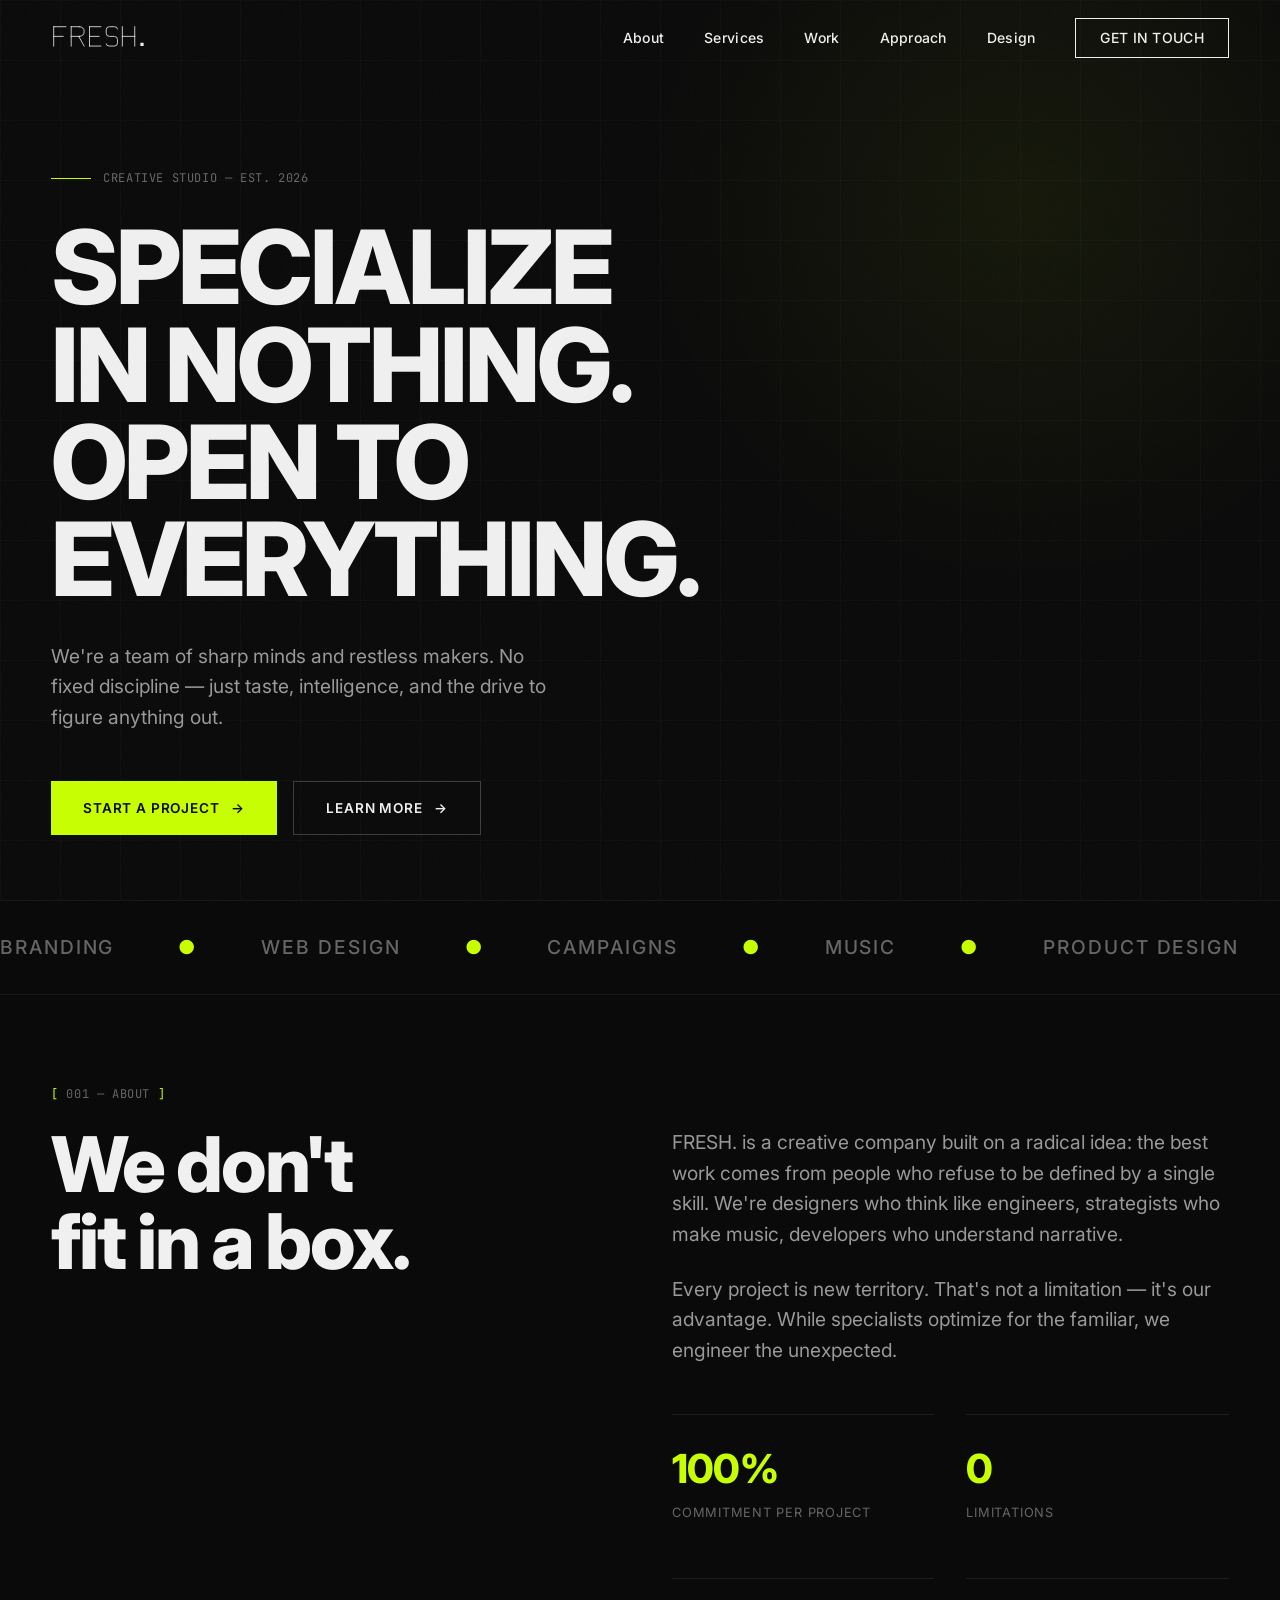
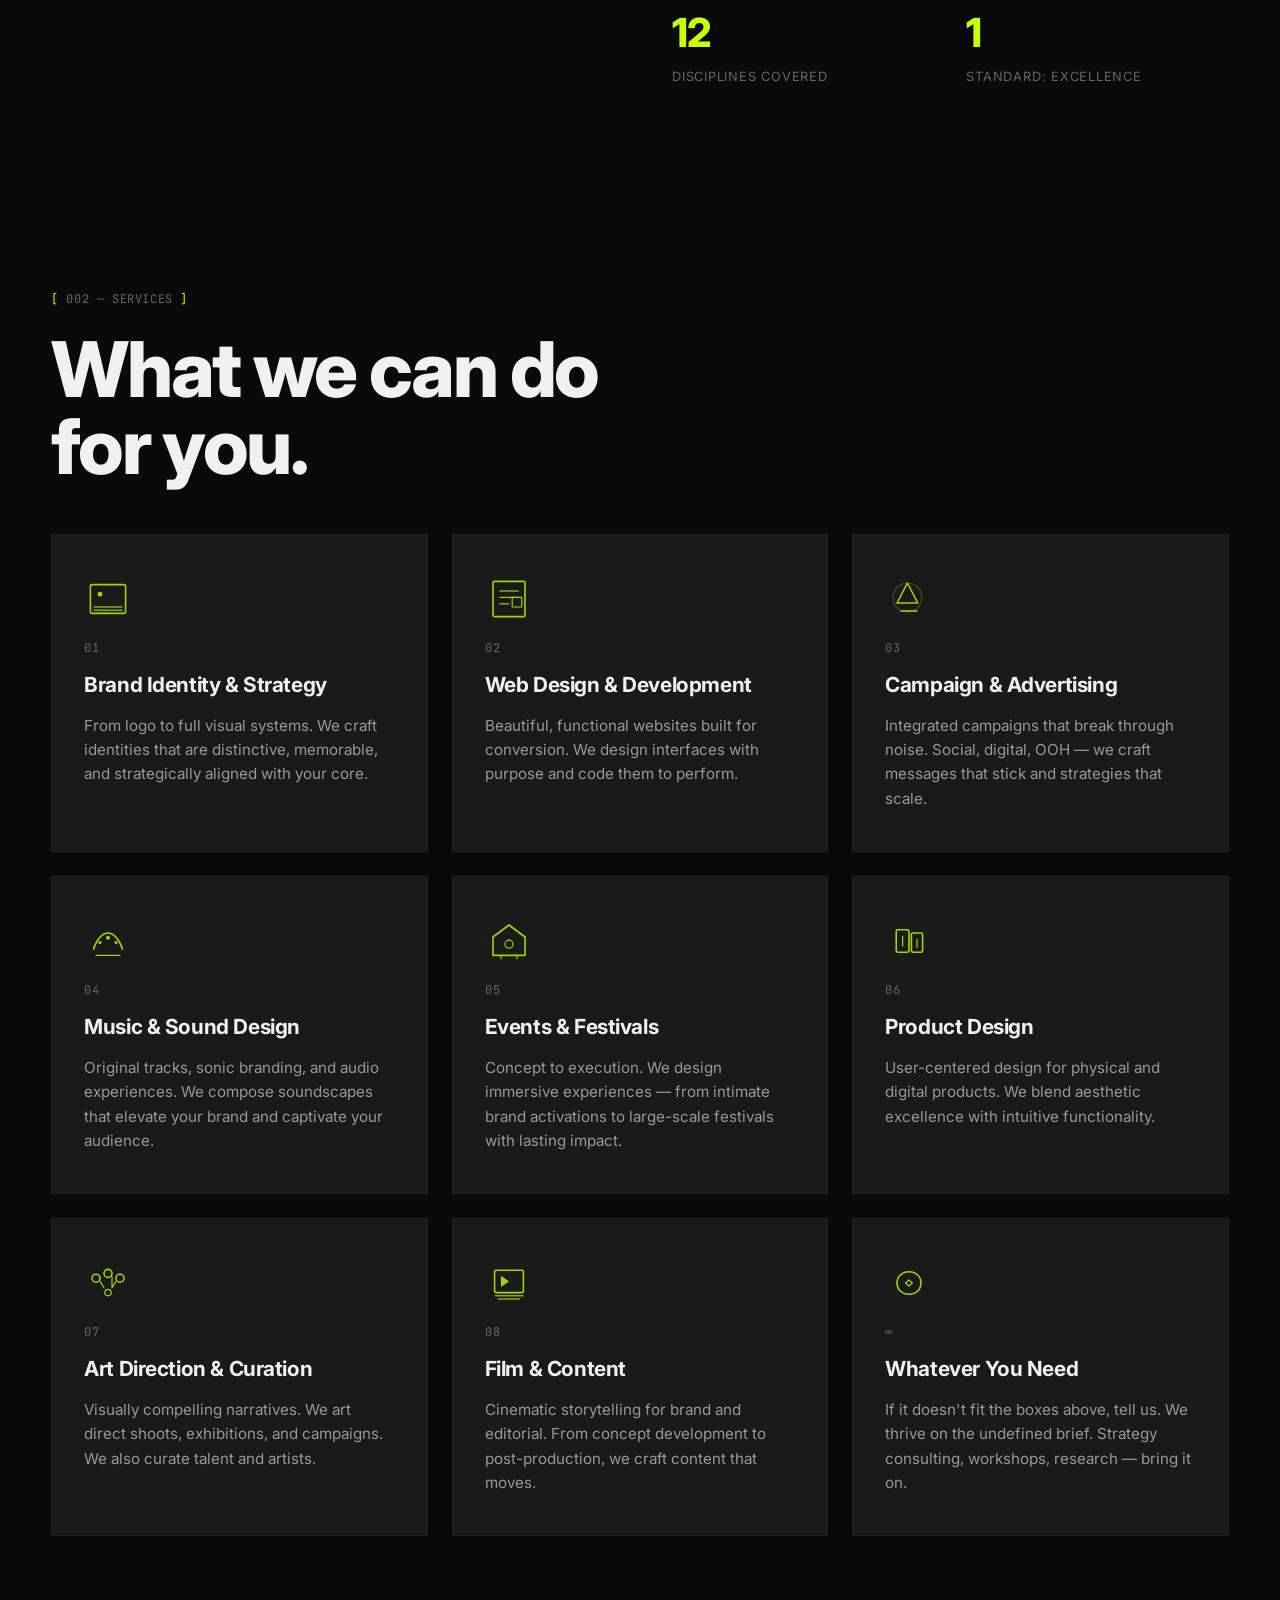
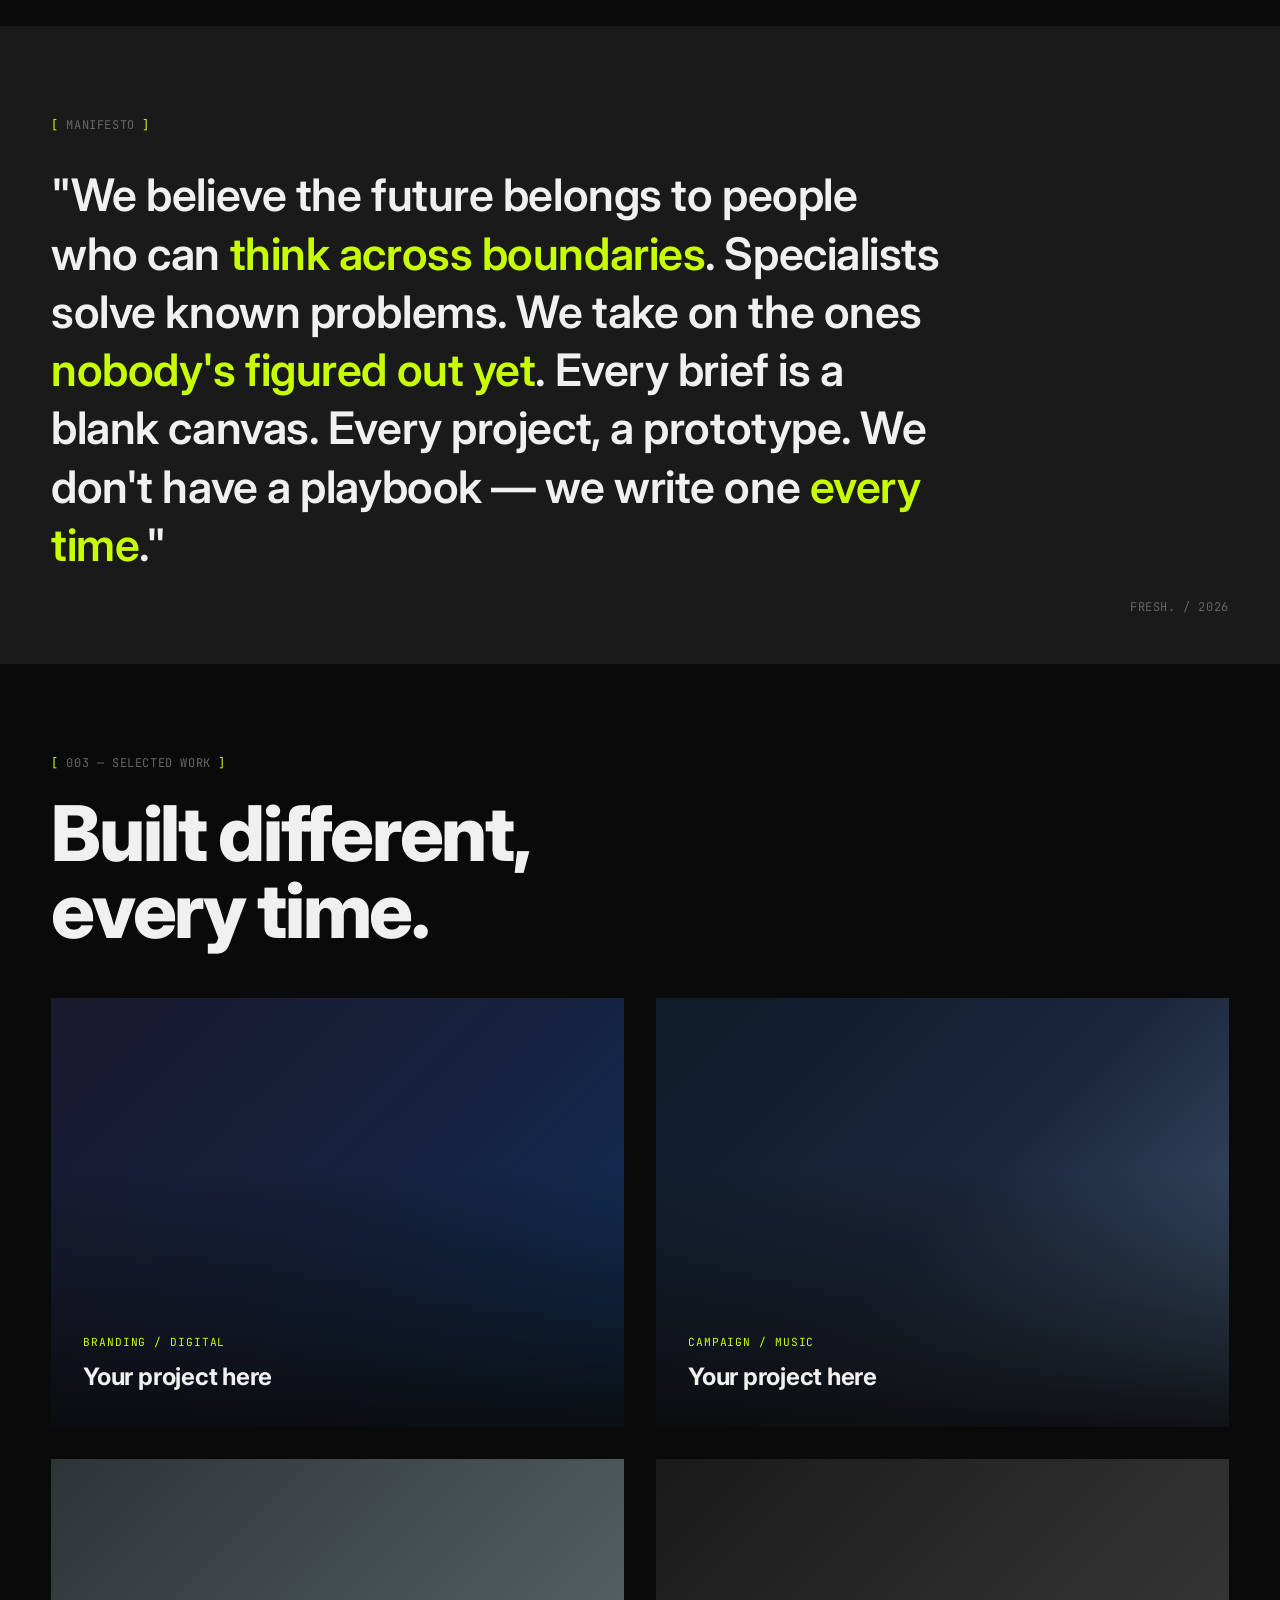
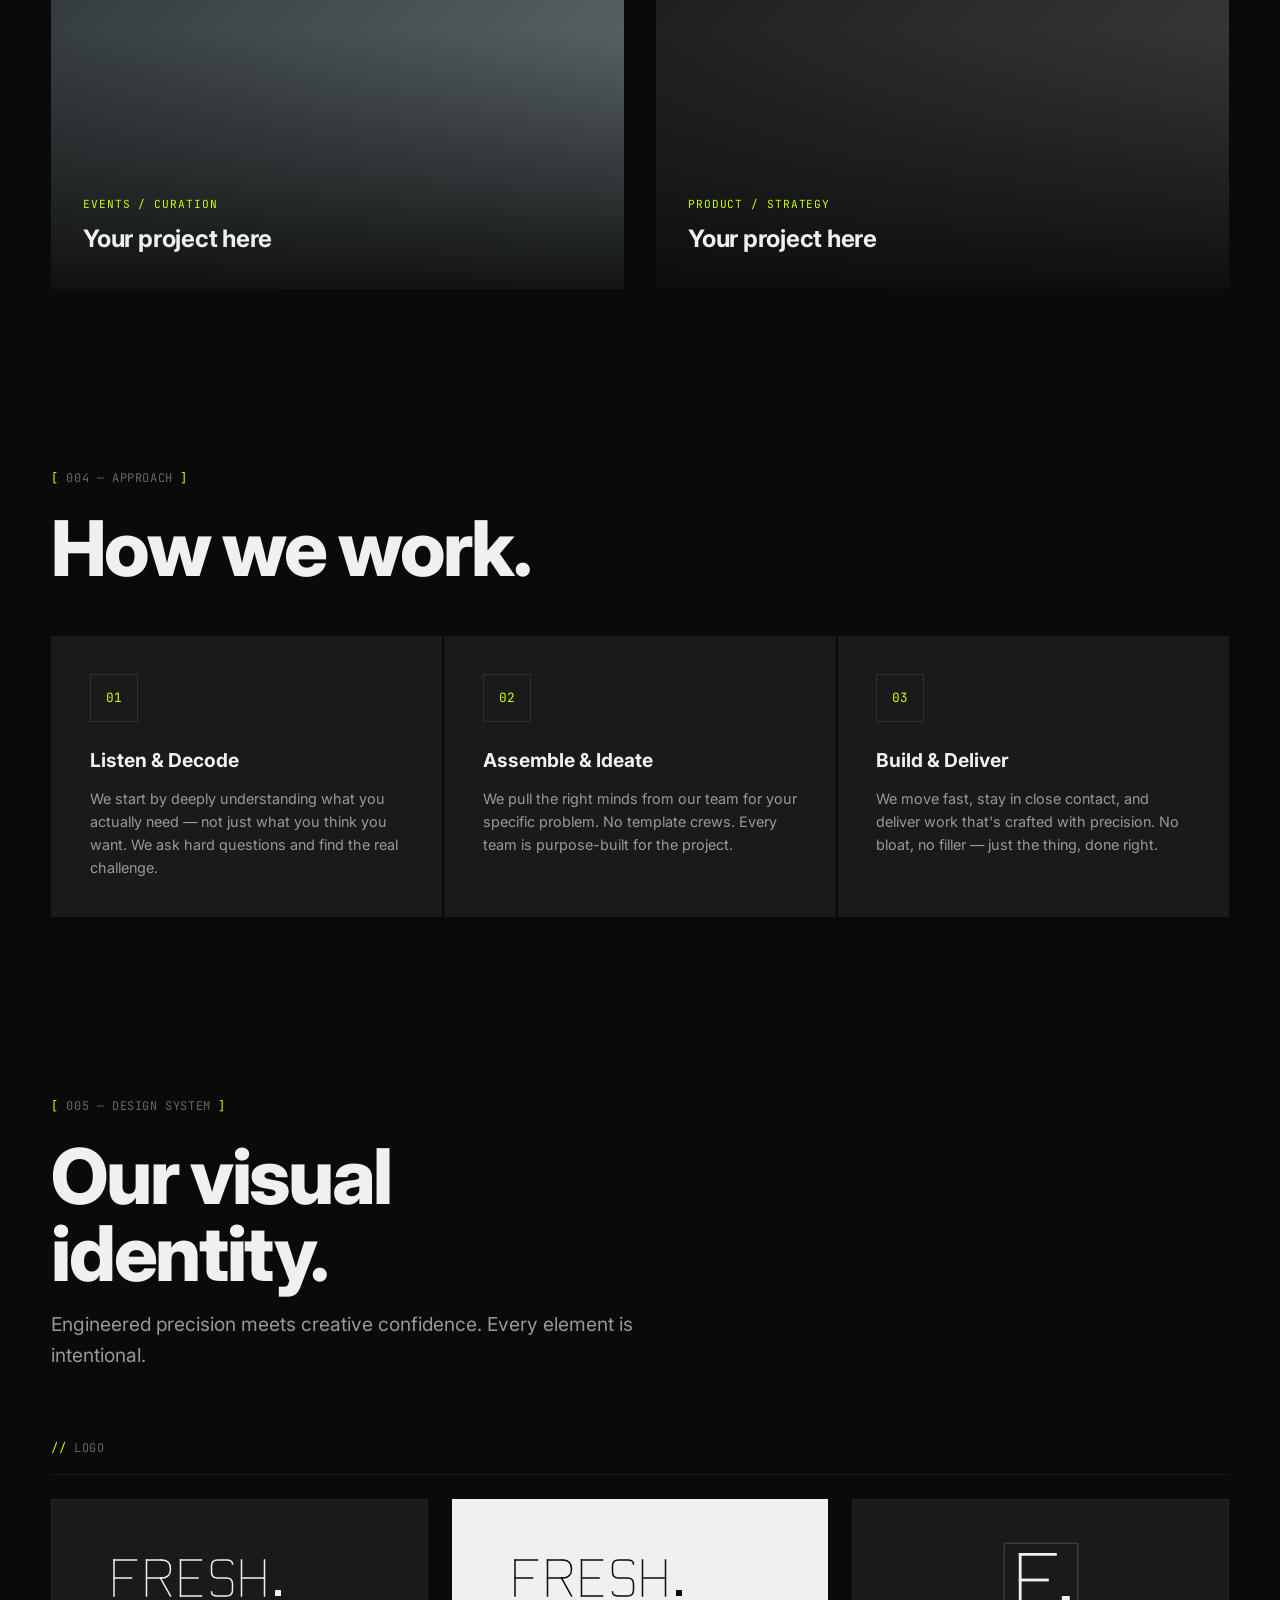
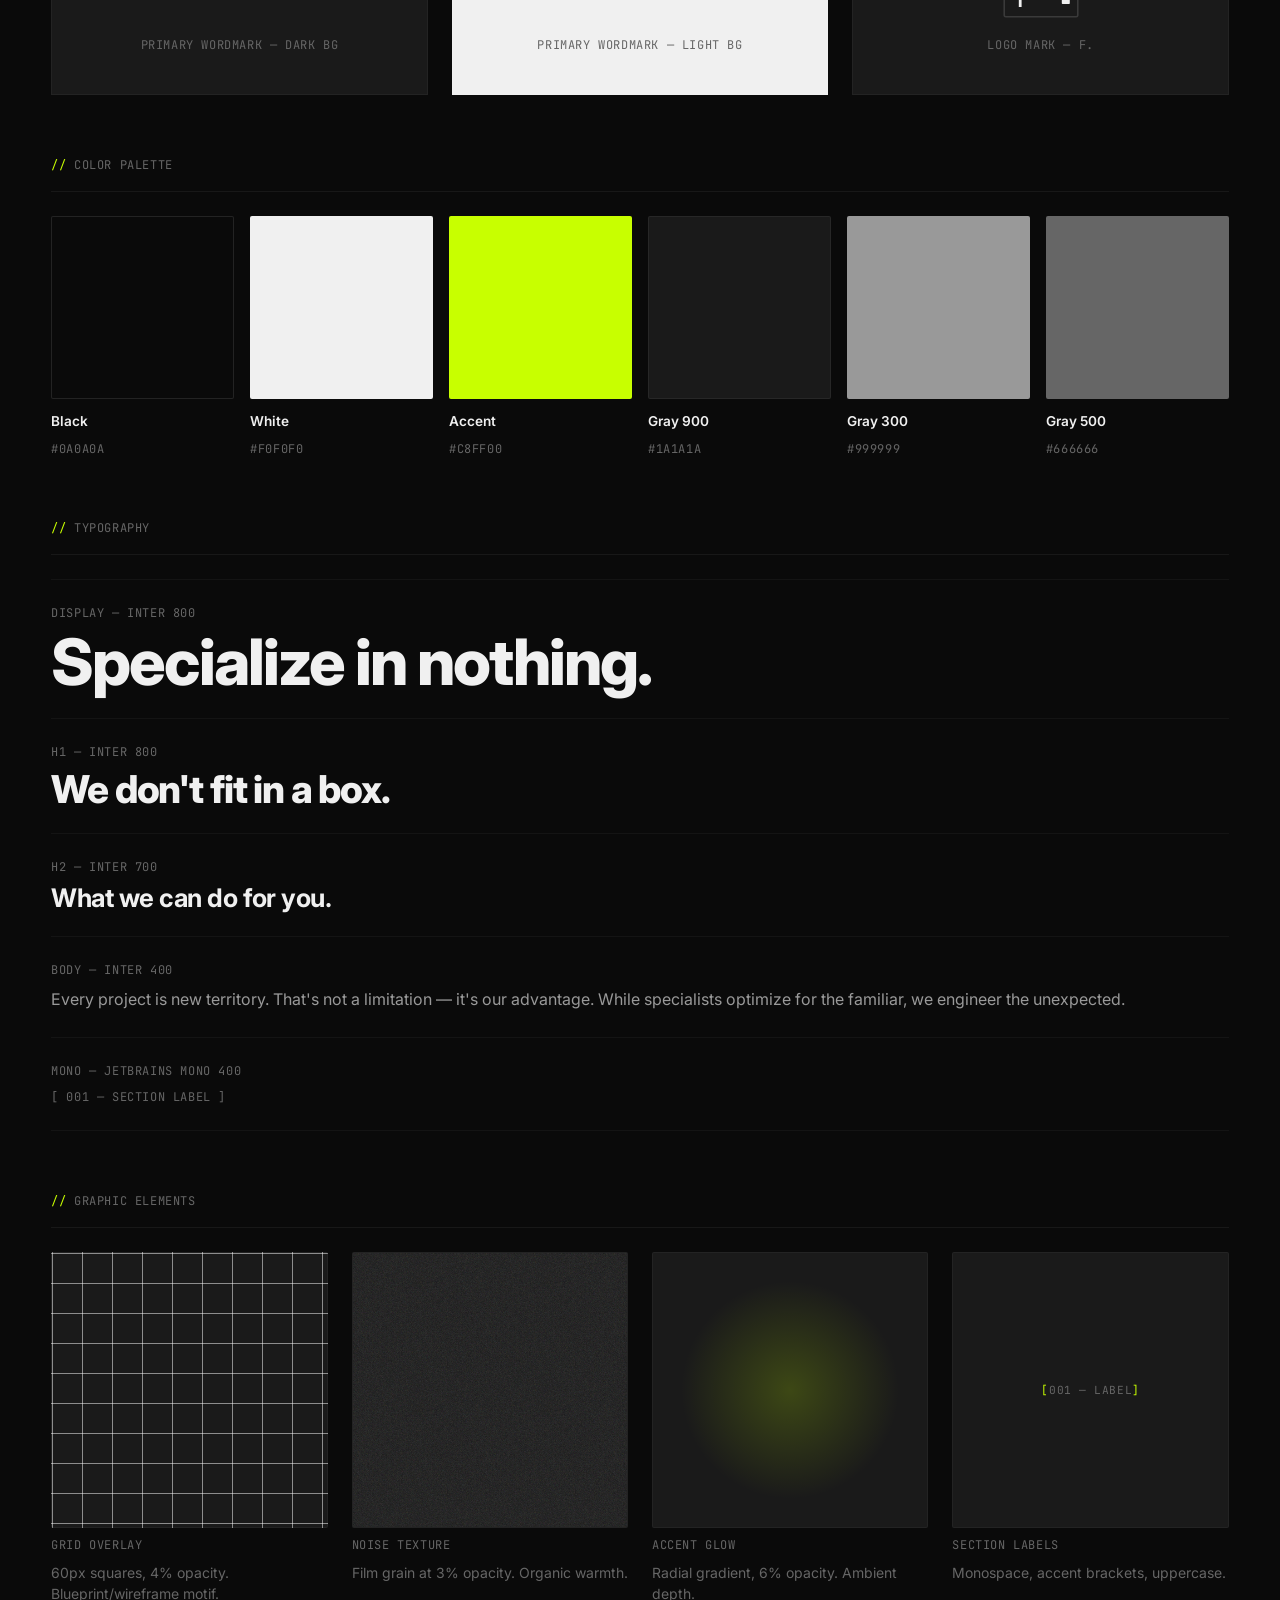
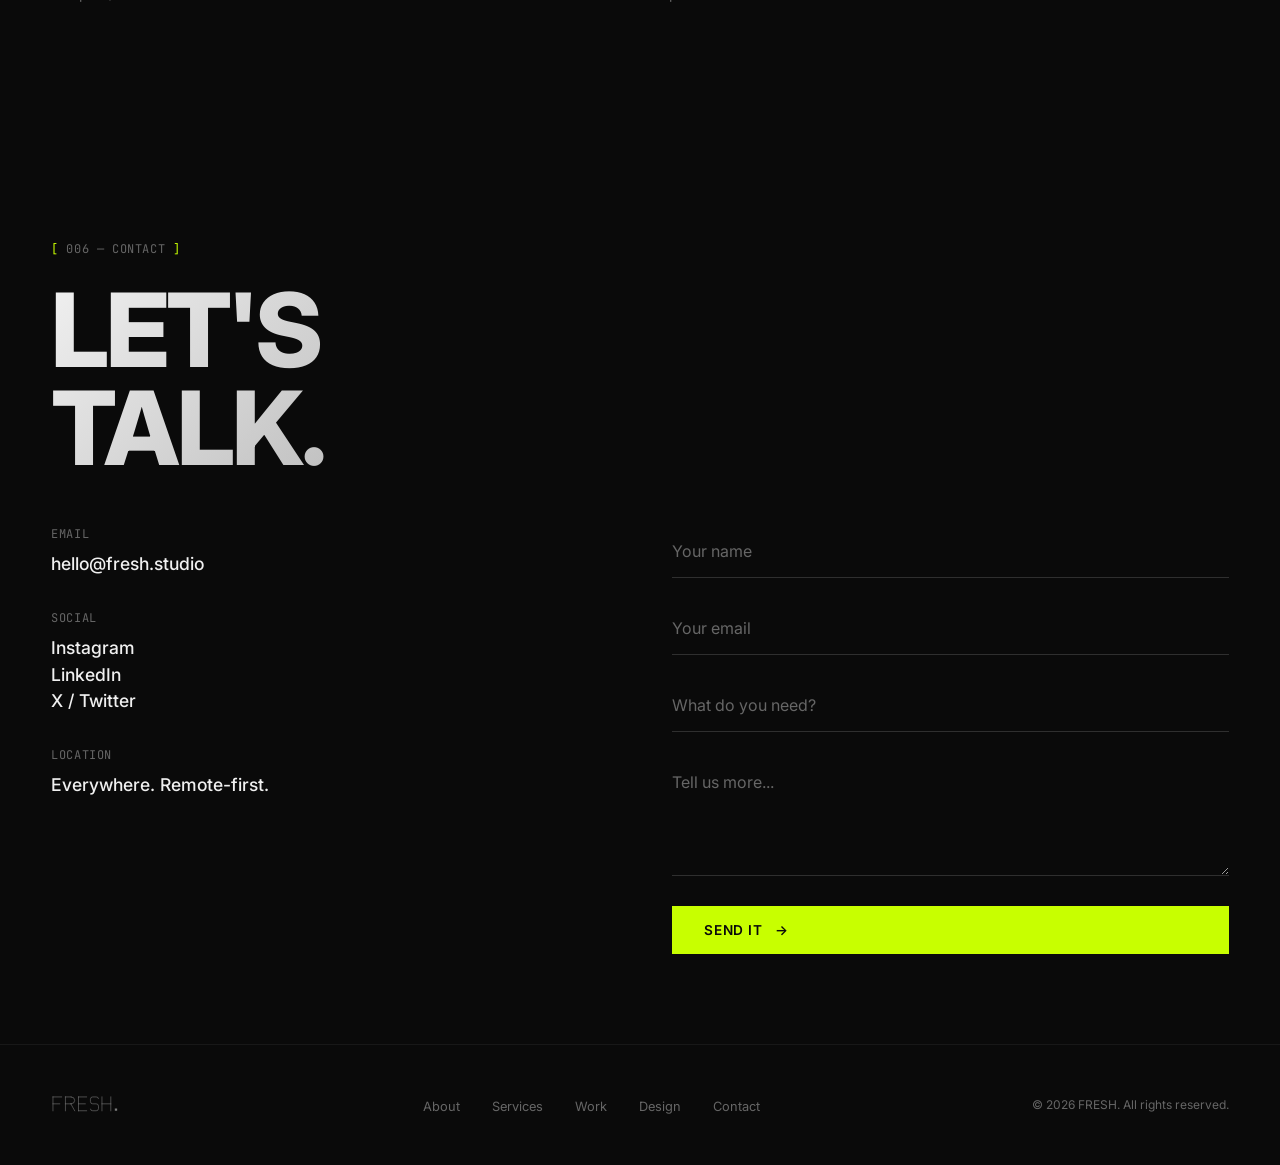
==== commit bbda7b0e: "Show full slogan in hero: Specialize in nothing. Open to everything." ====
--- a/index.html
+++ b/index.html
@@ -68,6 +68,8 @@
       <h1 class="h-display hero-title">
         <span class="line-wrapper"><span class="line-inner">Specialize</span></span>
         <span class="line-wrapper"><span class="line-inner">in nothing.</span></span>
+        <span class="line-wrapper"><span class="line-inner">Open to</span></span>
+        <span class="line-wrapper"><span class="line-inner">everything.</span></span>
       </h1>
       <p class="body-lg hero-subtitle">
         We're a team of sharp minds and restless makers. No fixed discipline — just taste, 
